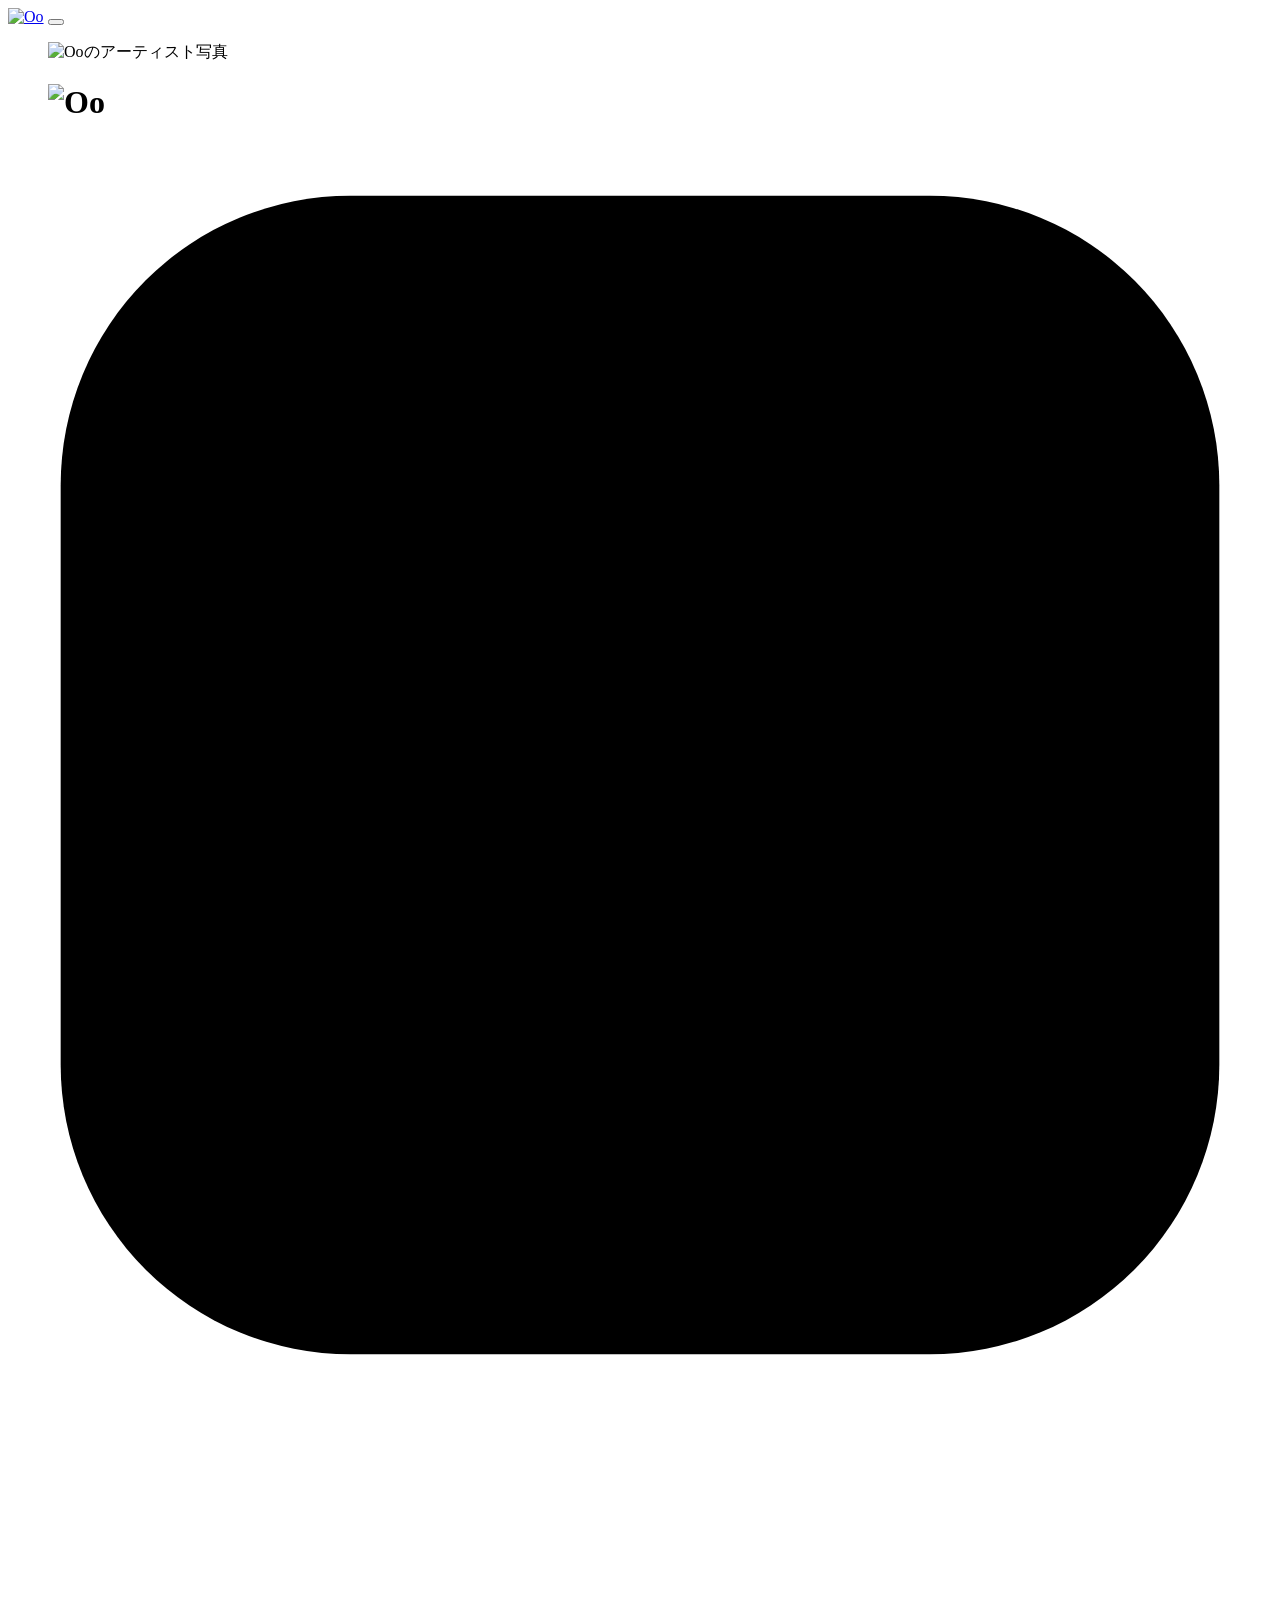
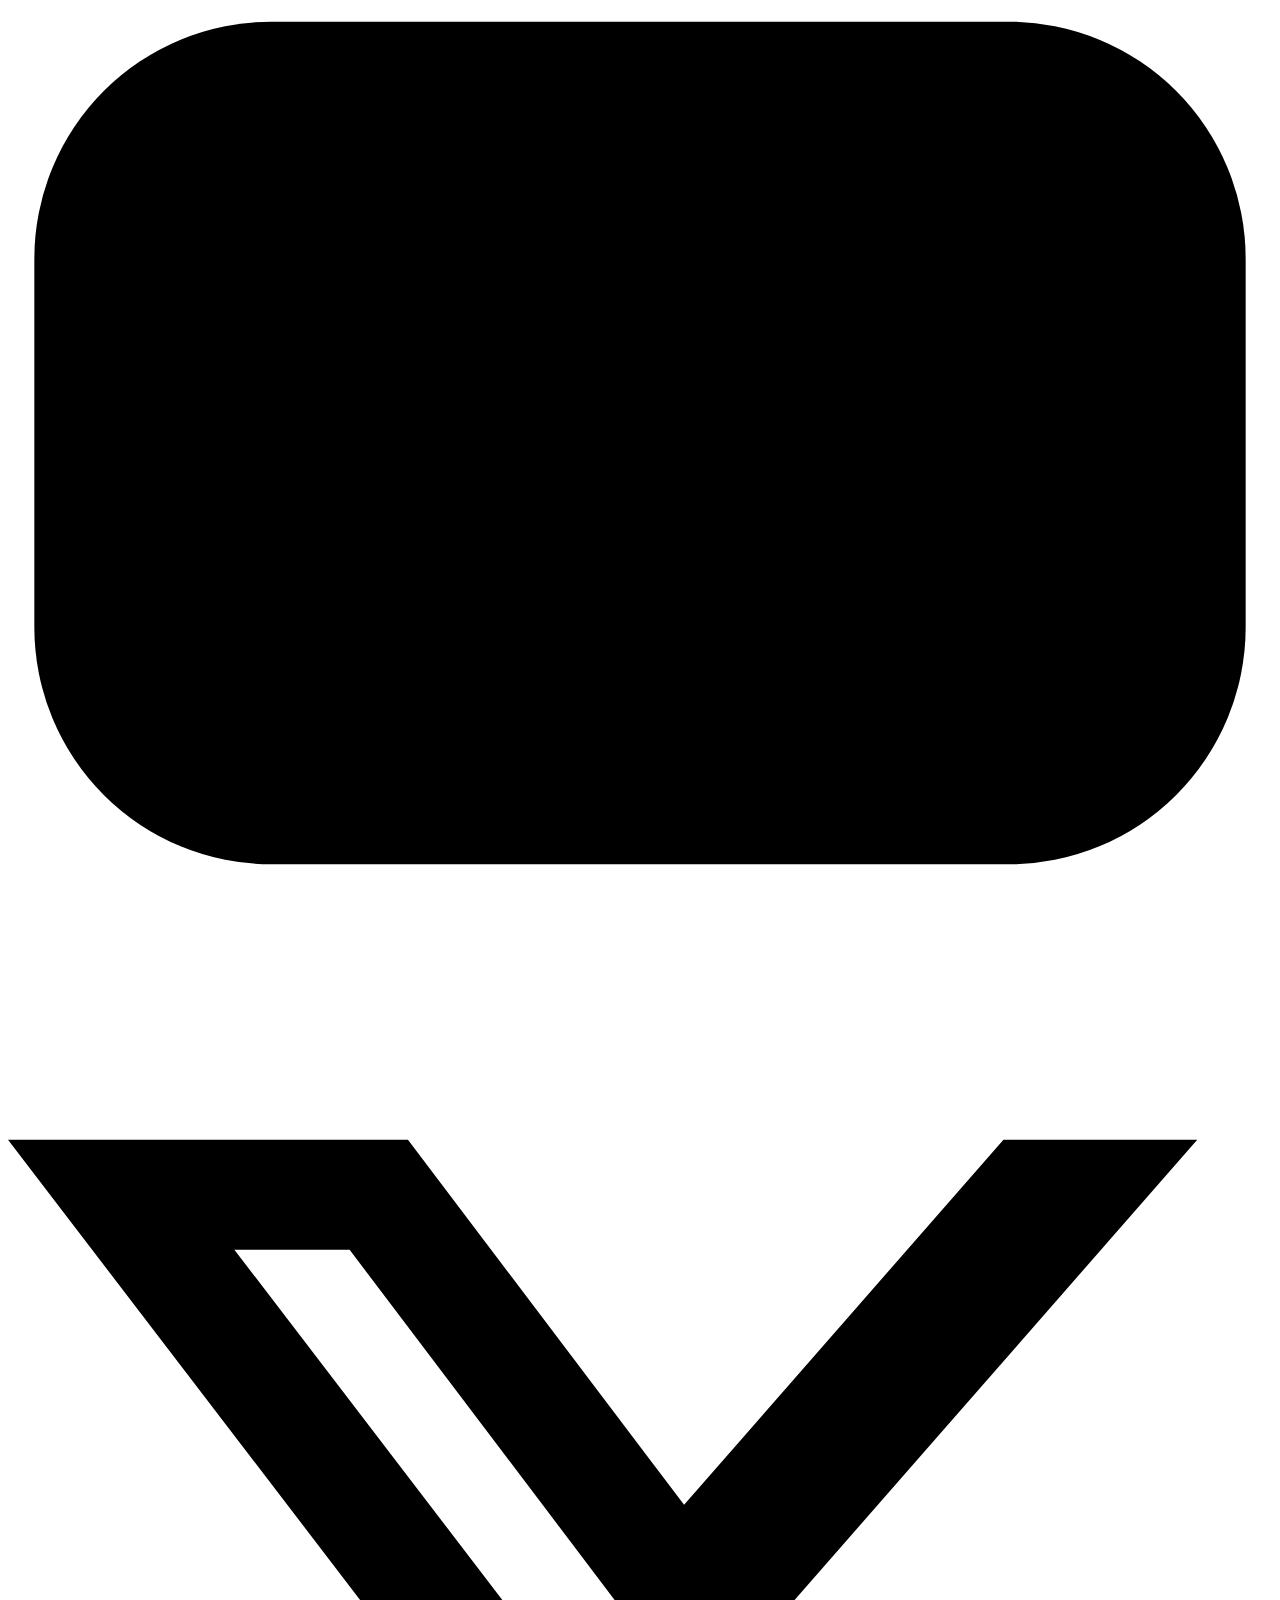
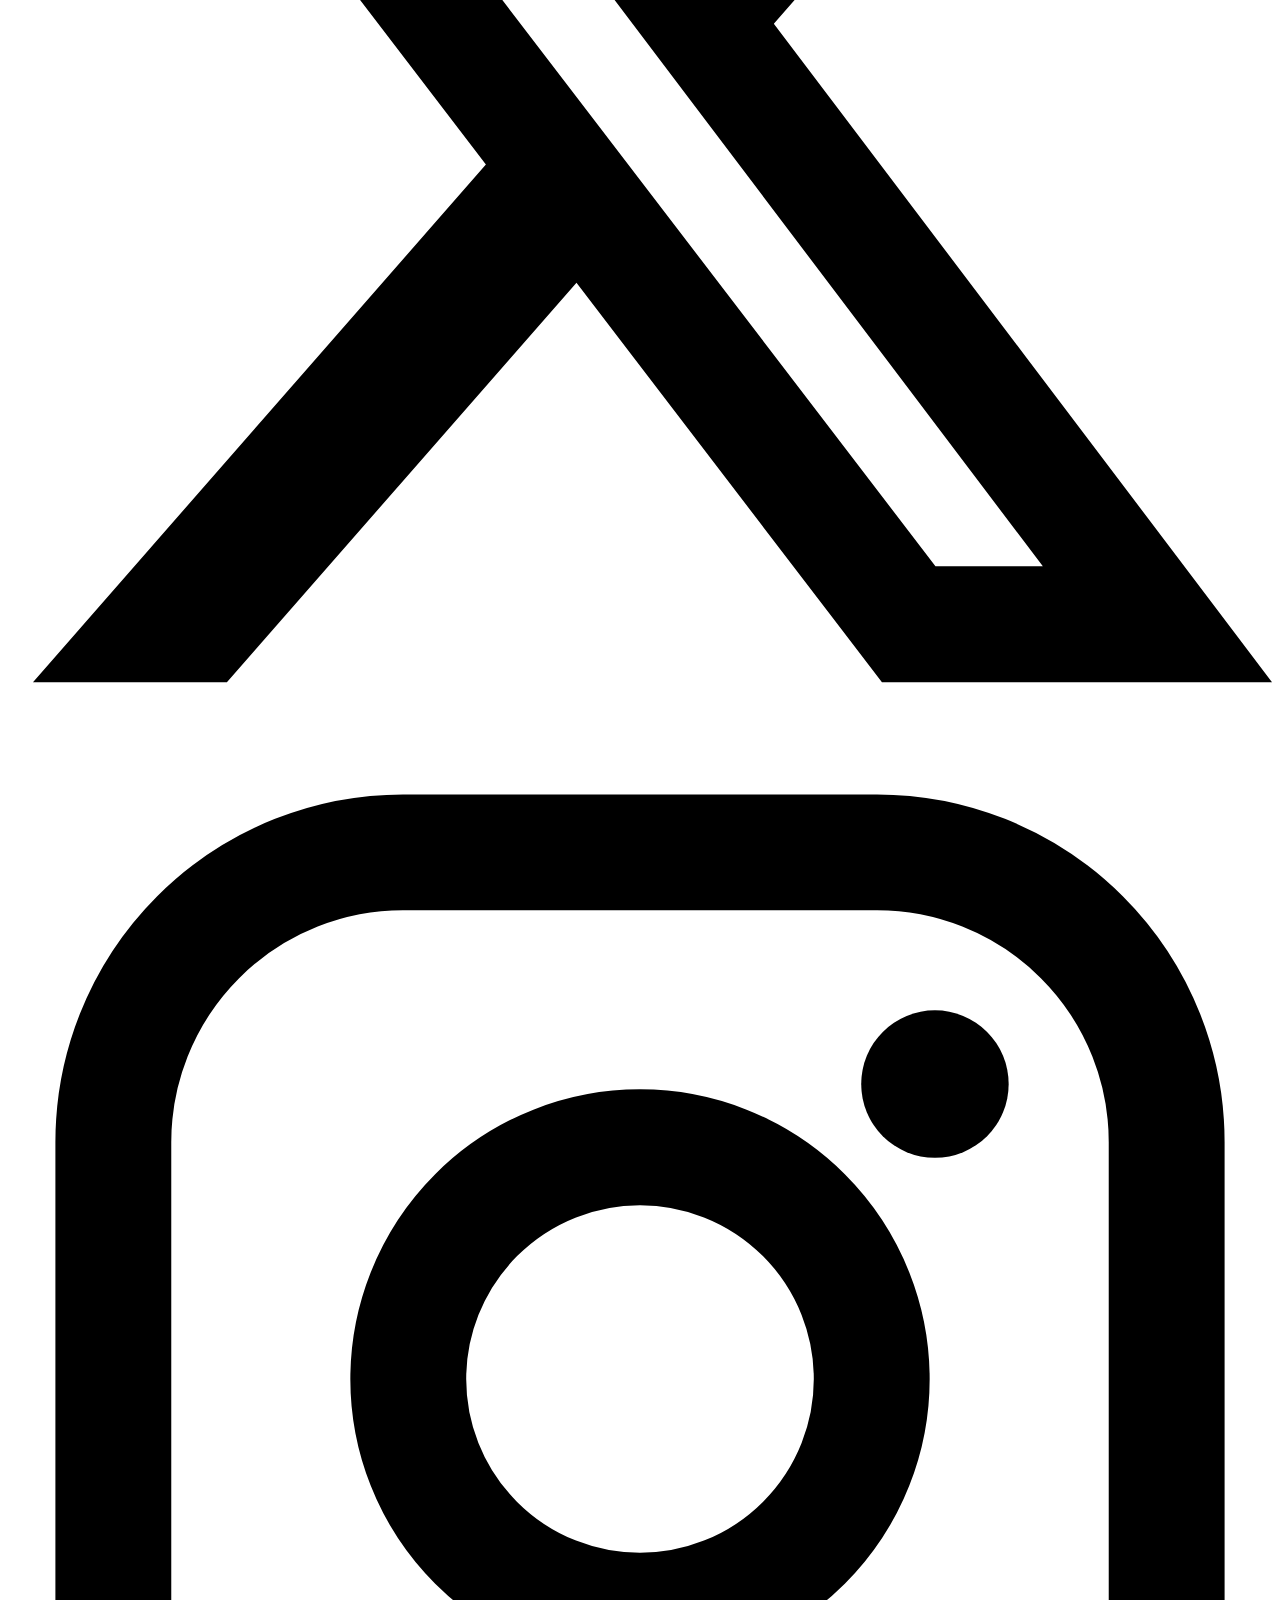
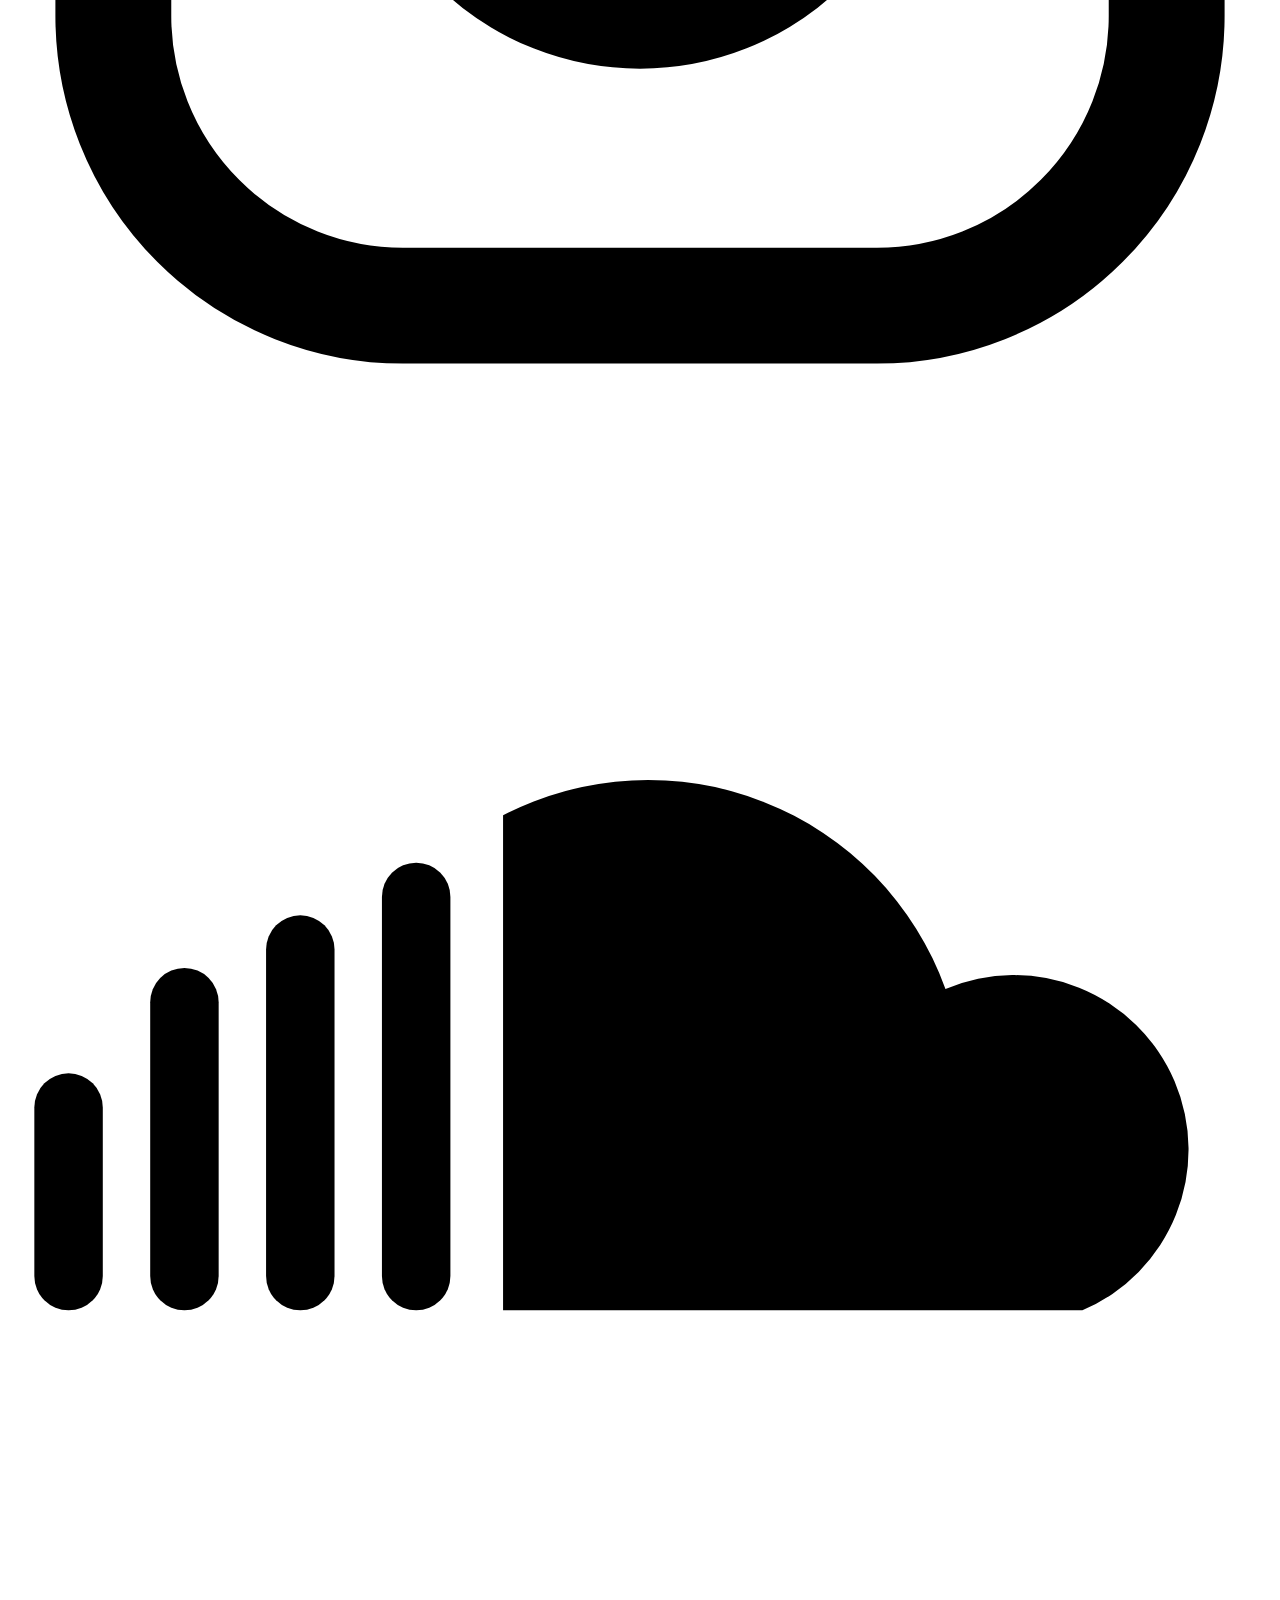
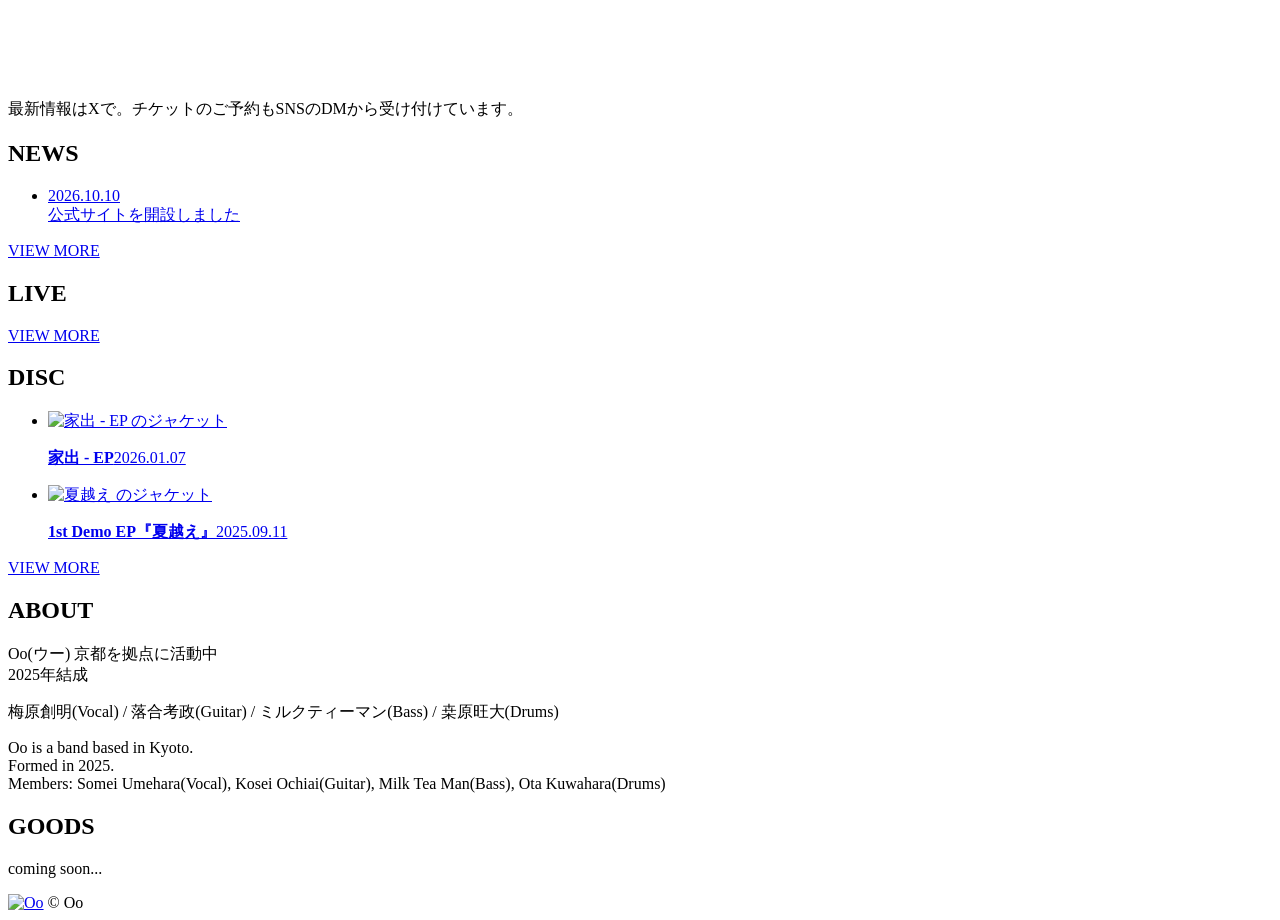
==== index.html @ 5f54ab57 "Add files via upload" ====
<!DOCTYPE html>
<html lang="ja">
<head>
<meta charset="utf-8">
<meta name="viewport" content="width=device-width, initial-scale=1, viewport-fit=cover">
<!-- 仮公開中は検索結果に載せない設定。正式公開（独自ドメイン取得後）にこの行を消す -->
<meta name="robots" content="noindex">
<title>Oo Official Site</title>
<meta name="description" content="Oo（バンド）の公式サイト">
<!-- ページを開いた瞬間から一番上で表示する（前のページのスクロール位置を引き継がない。v20） -->
<script>if ('scrollRestoration' in history) history.scrollRestoration = 'manual';</script>
<link rel="preconnect" href="https://fonts.googleapis.com">
<link rel="preconnect" href="https://fonts.gstatic.com" crossorigin>
<link rel="stylesheet" href="https://fonts.googleapis.com/css2?family=Zen+Kaku+Gothic+New:wght@400;500;700;900&display=swap">
<!-- ファビコン（ブラウザのタブのアイコン）とスマホのホーム画面用アイコン -->
<link rel="icon" href="images/favicon.png">
<link rel="apple-touch-icon" href="images/apple-touch-icon.png">
<!-- デザインは css/style.css にまとめてある（全ページ共通） -->
<link rel="stylesheet" href="css/style.css">
</head>
<body>

<!-- ===== 上部バー：左＝ロゴ（トップへ戻る）／右＝メニュー ===== -->
<header class="topbar">
  <a class="logo" href="#top" aria-label="トップへ戻る"><img src="images/logo.png" alt="Oo" width="414" height="240"></a>
  <button class="menu-btn" id="menuOpen" aria-label="メニューを開く" aria-controls="drawer" aria-expanded="false">
    <span></span><span></span><span></span>
  </button>
</header>

<!-- ===== ハンバーガーメニュー（最初は隠れている） ===== -->
<nav class="drawer" id="drawer" hidden aria-label="メニュー">
  <div class="drawer-head">
    <span class="logo"><img src="images/logo.png" alt="Oo" width="414" height="240"></span>
    <button class="close-btn" id="menuClose">閉じる</button>
  </div>
  <ul>
    <!-- メニューは TOP / NEWS / LIVE INFO / DISC / GOODS の5つ（v22で SNS・ABOUT を外した） -->
    <li><a href="#top">TOP</a></li>
    <li><a href="news.html">NEWS</a></li>
    <li><a href="live.html">LIVE INFO</a></li>
    <li><a href="disc.html">DISC</a></li>
    <li><a href="#goods">GOODS</a></li>
  </ul>
</nav>

<main id="top" class="wrap">

  <!-- ホームにはパンくずリストを置かない（v8で「TOP」を削除。別ページには残している） -->

  <!-- ===== トップの大きな写真 ===== -->
  <figure class="hero">
    <div class="hero-photo">
      <!-- アーティスト写真。差し替える時は images/top.jpg を上書きする -->
      <img src="images/top.jpg" alt="Ooのアーティスト写真" width="1567" height="1045">
    </div>
    <figcaption class="hero-cap">
      <h1 class="hero-title"><img src="images/logo.png" alt="Oo" width="414" height="240"></h1>
    </figcaption>
  </figure>

  <!-- ===== 公式SNS ===== -->
  <!-- 見出し「SNS」は表示しない（v23）。画面を読み上げる機能向けに aria-label で名前だけ付けておく -->
  <section id="sns" aria-label="SNS">
    <div class="sns">
      <!-- Apple Music のロゴ（Ooのアーティストページ） -->
      <a href="https://music.apple.com/jp/artist/oo/1863335258" target="_blank" rel="noopener" aria-label="Apple Music（Oo）">
        <svg viewBox="0 0 24 24" aria-hidden="true">
          <!-- 黒い角丸の四角に、白い音符 -->
          <rect x="1" y="1" width="22" height="22" rx="5.5" fill="#000"/>
          <path style="fill:var(--bg)" d="M16.8 5.2v9.9a2.3 2.3 0 1 1-1.4-2.1V8.6l-5.8 1.3v6.9a2.3 2.3 0 1 1-1.4-2.1V7.1z"/>
        </svg>
      </a>
      <!-- YouTube のロゴ -->
      <a href="https://www.youtube.com/channel/UCYBFsyoKETdhqu4yeluhjTw" target="_blank" rel="noopener" aria-label="YouTube">
        <svg viewBox="0 0 24 24" aria-hidden="true"><rect x="0.5" y="4" width="23" height="16" rx="4.5" fill="#000"/><path style="fill:var(--bg)" d="M9.75 8.4v7.2L15.9 12z"/></svg>
      </a>
      <!-- X のロゴ -->
      <a href="https://x.com/ootheband" target="_blank" rel="noopener" aria-label="X（@ootheband）">
        <svg viewBox="0 0 24 24" aria-hidden="true"><path fill="#000" d="M18.901 1.153h3.68l-8.04 9.19L24 22.846h-7.406l-5.8-7.584-6.638 7.584H.474l8.6-9.83L0 1.154h7.594l5.243 6.932ZM17.61 20.644h2.039L6.486 3.24H4.298Z"/></svg>
      </a>
      <!-- Instagram のロゴ -->
      <a href="https://www.instagram.com/oo_theband/" target="_blank" rel="noopener" aria-label="Instagram（@oo_theband）">
        <svg viewBox="0 0 24 24" aria-hidden="true"><rect x="2" y="2" width="20" height="20" rx="5.5" fill="none" stroke="#000" stroke-width="2.2"/><circle cx="12" cy="12" r="4.4" fill="none" stroke="#000" stroke-width="2.2"/><circle cx="17.6" cy="6.4" r="1.4" fill="#000"/></svg>
      </a>
      <!-- SoundCloud のロゴ（Vo. 梅原創明のアカウント） -->
      <a href="https://soundcloud.com/user-657795039-303610242" target="_blank" rel="noopener" aria-label="SoundCloud（梅原創明）">
        <svg viewBox="0 0 24 24" aria-hidden="true">
          <g fill="#000">
            <rect x="0.5" y="12.5" width="1.3" height="4.5" rx=".65"/>
            <rect x="2.7" y="10.5" width="1.3" height="6.5" rx=".65"/>
            <rect x="4.9" y="9.5" width="1.3" height="7.5" rx=".65"/>
            <rect x="7.1" y="8.5" width="1.3" height="8.5" rx=".65"/>
            <path d="M9.4 7.6a6 6 0 0 1 8.4 3.3A3.1 3.1 0 1 1 20.4 17H9.4z"/>
          </g>
        </svg>
      </a>
    </div>
    <p class="sns-note">最新情報はXで。チケットのご予約もSNSのDMから受け付けています。</p>
  </section>

  <!-- ===== NEWS（最新3件） ===== -->
  <section id="news" aria-labelledby="news-h">
    <div class="sec-head"><h2 id="news-h">NEWS</h2></div>
    <ul class="list">
      <!-- 各行は NEWSページの該当記事へのリンク（news.html の id と合わせる）
           記事が増えたら <li> をコピーして一番上に足し、ここは最新3件までにする -->
      <li><a class="row" href="news.html#news-20261010"><time datetime="2026-10-10">2026.10.10</time><div class="body">公式サイトを開設しました</div></a></li>
    </ul>
    <a class="more" href="news.html">VIEW MORE</a>
  </section>

  <!-- ===== LIVE（直近3件：Googleスプレッドシートから自動で読み込む） ===== -->
  <section id="live" aria-labelledby="live-h">
    <div class="sec-head"><h2 id="live-h">LIVE</h2></div>
    <ul class="list" id="liveList"></ul>
    <a class="more" href="live.html">VIEW MORE</a>
  </section>

  <!-- ===== DISC（最新3件） ===== -->
  <section id="disc" aria-labelledby="disc-h">
    <div class="sec-head"><h2 id="disc-h">DISC</h2></div>
    <ul class="disc">
      <!-- 作品は DISCページの該当作品へのリンク（disc.html の id と合わせる）
           作品が増えたら <li> をコピーして先頭に足す -->
      <li><a href="disc.html#disc-1"><img class="jacket" src="images/ep1.jpg" alt="家出 - EP のジャケット" width="800" height="800"><p><b>家出 - EP</b>2026.01.07</p></a></li>
      <li><a href="disc.html#disc-2"><img class="jacket" src="images/demo1.jpg" alt="夏越え のジャケット" width="800" height="800"><p><b>1st Demo EP<span class="nowrap">『夏越え』</span></b>2025.09.11</p></a></li>
    </ul>
    <a class="more" href="disc.html">VIEW MORE</a>
  </section>

  <!-- ===== ABOUT（v11で PROFILE から名前を変更） =====
       並び：紹介文（日本語）→ メンバー → 英語の紹介文 -->
  <section id="about" aria-labelledby="about-h">
    <div class="sec-head"><h2 id="about-h">ABOUT</h2></div>
    <div class="about">
      <!-- 紹介文（日本語） -->
      <p>Oo(ウー) 京都を拠点に活動中<br>2025年結成</p>
      <!-- メンバー：1つの文章として「 / 」区切りで並べる。
           1人分（名前＋担当）の途中では改行しないよう <span> で囲んでいる -->
      <p class="members"><span>梅原創明(Vocal)</span> / <span>落合考政(Guitar)</span> / <span>ミルクティーマン(Bass)</span> / <span>桒原旺大(Drums)</span></p>
      <!-- 英語の紹介文 -->
      <p lang="en">Oo is a band based in Kyoto.<br>Formed in 2025.<br>
        <span class="members-en">Members: <span>Somei Umehara(Vocal)</span>, <span>Kosei Ochiai(Guitar)</span>, <span>Milk Tea Man(Bass)</span>, <span>Ota Kuwahara(Drums)</span></span></p>
    </div>
  </section>

  <!-- ===== GOODS（準備中） ===== -->
  <section id="goods" aria-labelledby="goods-h">
    <div class="sec-head"><h2 id="goods-h">GOODS</h2></div>
    <p>coming soon...</p>
  </section>

</main>

<footer>
  <div class="wrap">
    <a class="logo" href="#top" aria-label="トップへ戻る"><img src="images/logo.png" alt="Oo" width="414" height="240"></a>
    <span>© Oo</span>
  </div>
</footer>

<!-- 動き（メニュー・LIVE読み込み）は js/main.js にまとめてある（全ページ共通） -->
<script src="js/main.js"></script>
</body>
</html>
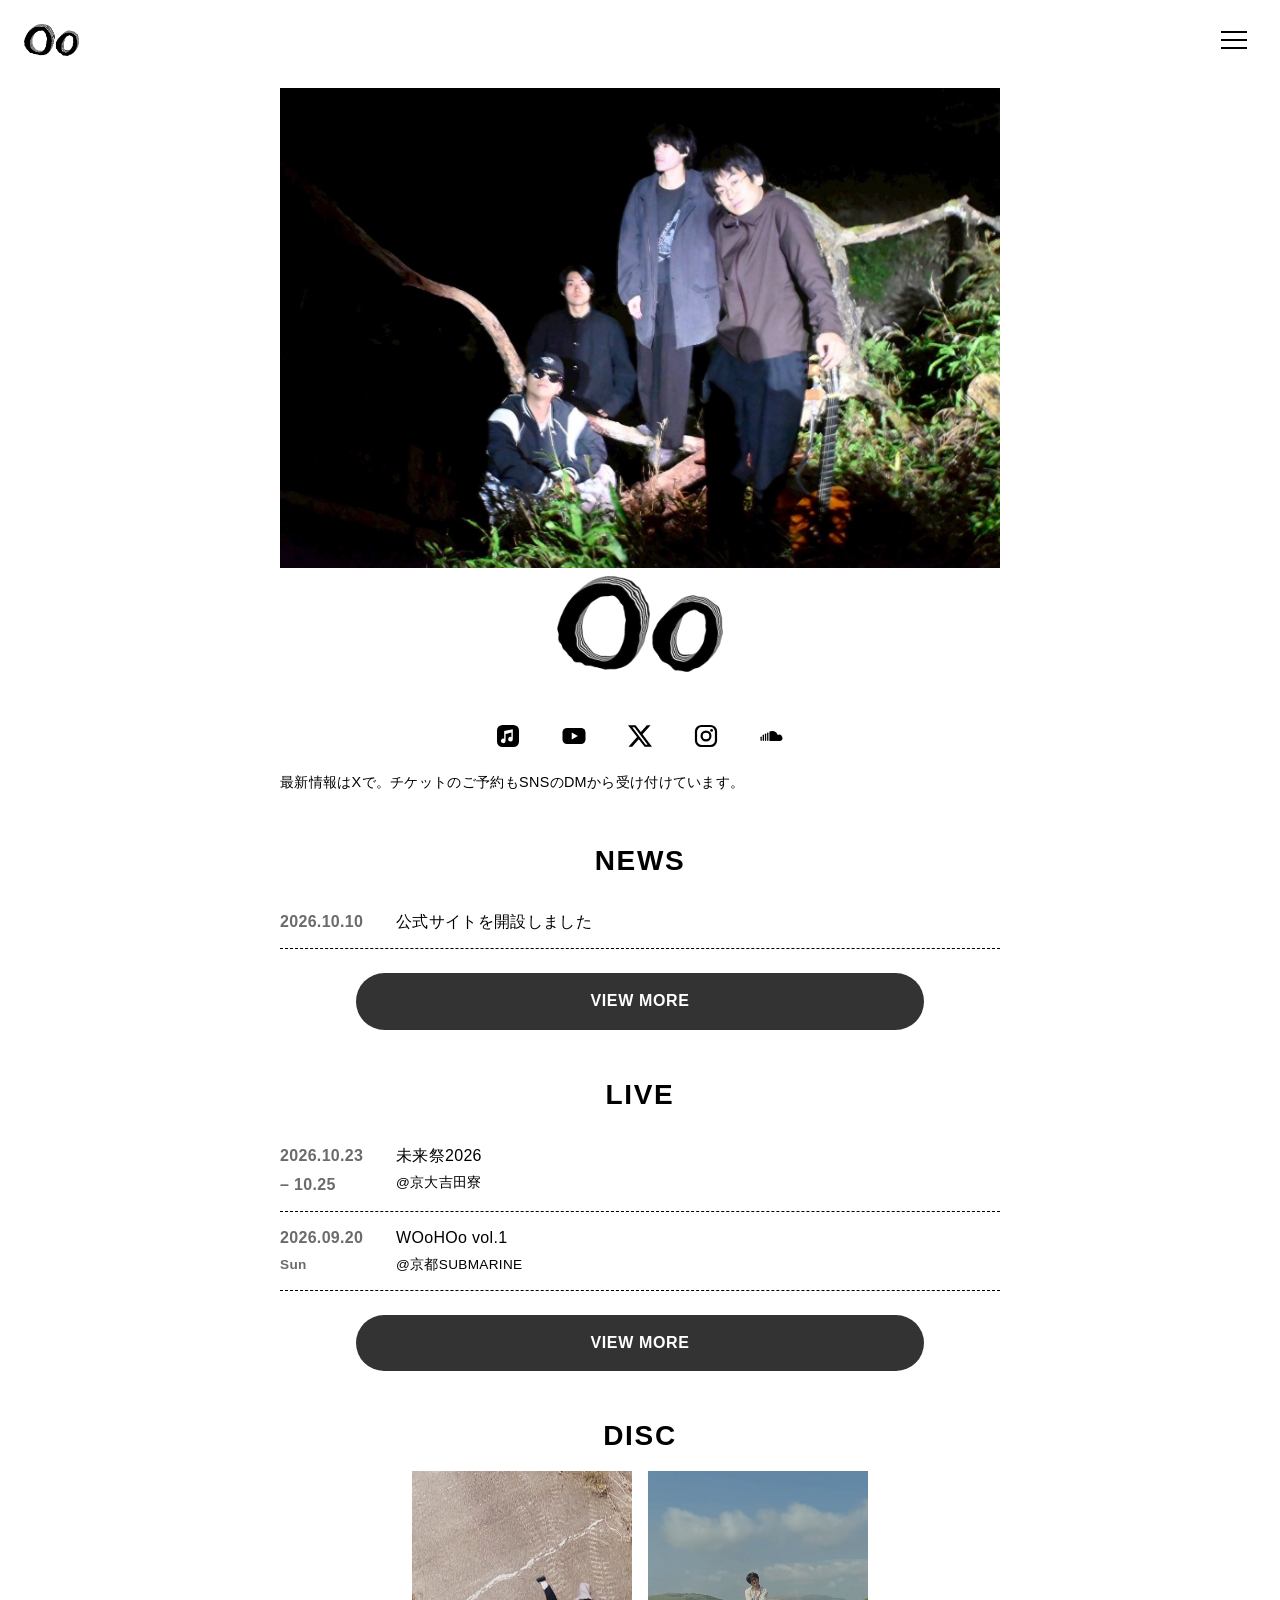
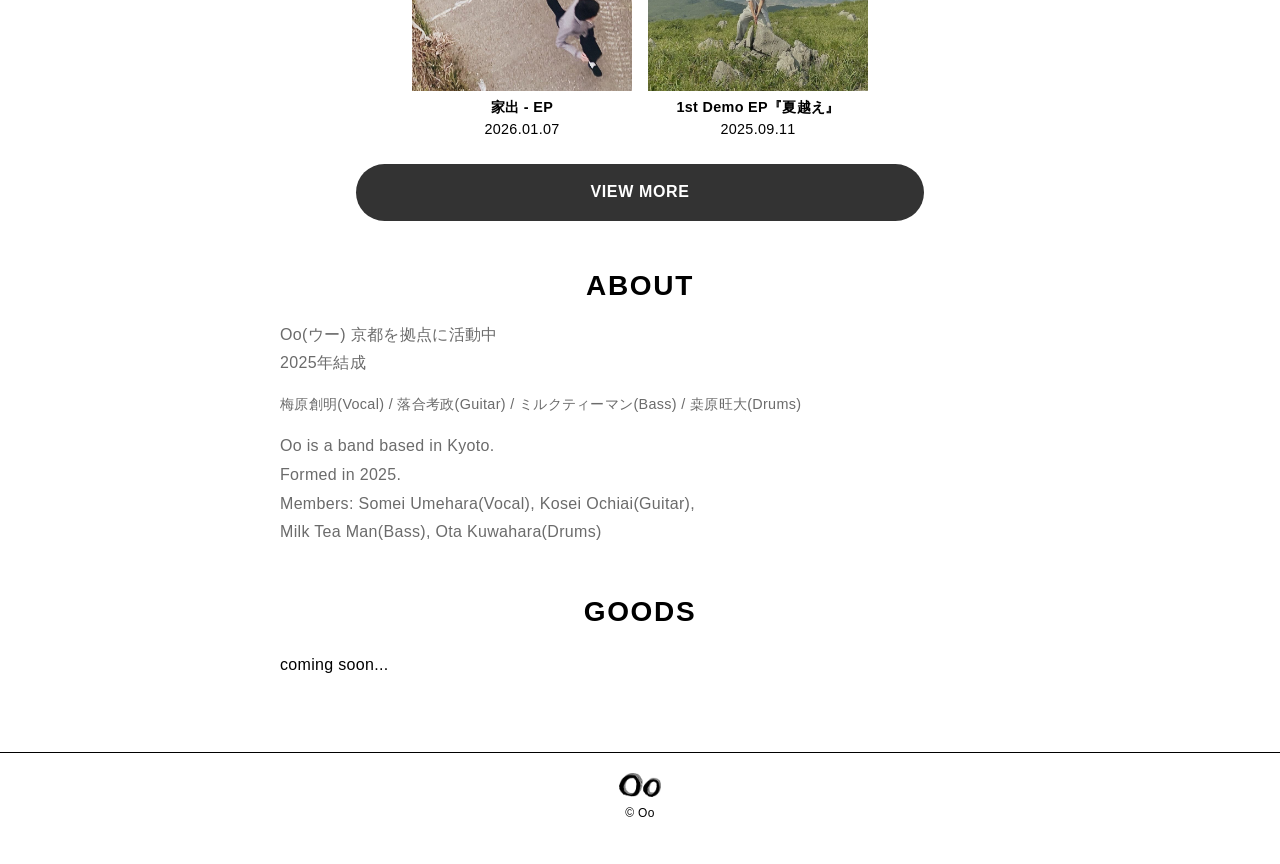
==== commit cb3f9bdc: "Add files via upload" ====
--- a/index.html
+++ b/index.html
@@ -3,8 +3,6 @@
 <head>
 <meta charset="utf-8">
 <meta name="viewport" content="width=device-width, initial-scale=1, viewport-fit=cover">
-<!-- 仮公開中は検索結果に載せない設定。正式公開（独自ドメイン取得後）にこの行を消す -->
-<meta name="robots" content="noindex">
 <title>Oo Official Site</title>
 <meta name="description" content="Oo（バンド）の公式サイト">
 <!-- ページを開いた瞬間から一番上で表示する（前のページのスクロール位置を引き継がない。v20） -->
--- a/css/style.css
+++ b/css/style.css
@@ -0,0 +1,266 @@
+/* =========================================================
+   Oo 公式サイト 共通デザイン (v21)
+   全ページ（index / news / live / disc）がこの1ファイルを読み込む
+   レイアウト方針：スマホ1カラム。大きな写真 → SNS → NEWS → LIVE → DISC → ABOUT の順に縦へ流す
+   ========================================================= */
+
+/* ---- 色と文字の設定（ここを変えるとサイト全体が変わる） ---- */
+:root {
+  --bg: #FFFFFF;        /* 背景：白 */
+  --ink: #000000;       /* 文字：黒で統一 */
+  --muted: #6B6B6B;     /* グレー文字：日付とABOUTの本文に使う（v12） */
+  --line: #000000;      /* 罫線も黒 */
+  --btn: #333333;       /* VIEW MORE ボタンの色（v18） */
+  --on-btn: #FFFFFF;    /* ボタンの上の文字色 */
+  --paper: #B3B5B2;     /* 写真枠などの少し明るい面 */
+  --shade: #8E918F;     /* 写真の仮置き用の影色 */
+  --font: "Zen Kaku Gothic New", "Hiragino Kaku Gothic ProN", "Yu Gothic", "Meiryo", sans-serif;
+  color-scheme: light;
+}
+
+/* ---- ページ全体 ---- */
+html { scroll-behavior: smooth; }   /* 同じページ内のリンク用。ページを移った直後は js/main.js で一瞬で先頭に戻す */
+@media (prefers-reduced-motion: reduce) { html { scroll-behavior: auto; } }
+body {
+  background: var(--bg);
+  color: var(--ink);
+  font-family: var(--font);
+  font-size: 16px;          /* 文字が小さくなりすぎないよう16pxを基準に */
+  line-height: 1.8;
+  letter-spacing: 0.02em;
+}
+a { color: var(--ink); }
+a:focus-visible, button:focus-visible { outline: 2px dashed var(--ink); outline-offset: 3px; }
+
+/* ---- 上部の固定バー（左：ロゴ／右：メニュー） ---- */
+.topbar {
+  position: sticky;
+  top: env(safe-area-inset-top, 0px);
+  z-index: 20;
+  display: flex;
+  justify-content: space-between;
+  align-items: center;
+  padding: 10px 16px;
+  background: var(--bg);
+  /* 下の黒線はなし（v7で削除） */
+}
+.logo { display: block; line-height: 0; text-decoration: none; }
+/* ロゴ画像の高さ（横幅は自動）。v14で文字からロゴ画像に変更 */
+.logo img { height: 32px; width: auto; display: block; }
+.menu-btn {
+  width: 44px; height: 44px;
+  display: grid; place-content: center; gap: 6px;
+  background: none; border: 0; cursor: pointer; padding: 0;
+}
+.menu-btn span { display: block; width: 26px; height: 2px; background: var(--ink); }
+
+/* ---- 「隠す」指定（hidden）を必ず効かせる ----
+   メニューは最初 hidden で隠しておき、ハンバーガーを押した時だけ表示する。
+   下の .drawer { display: flex } が hidden より強く効いてしまい、
+   別ページでメニューが最初から開いて見える不具合があったため、この1行で防ぐ（v10） */
+[hidden] { display: none !important; }
+
+/* ---- ハンバーガーメニューの中身 ---- */
+.drawer {
+  position: fixed; inset: 0; z-index: 30;
+  background: var(--bg);
+  padding: calc(env(safe-area-inset-top, 0px) + 16px) 24px 24px;
+  display: flex; flex-direction: column;
+}
+.drawer-head { display: flex; justify-content: space-between; align-items: center; }
+.close-btn {
+  font: inherit; font-size: 1rem; font-weight: 700;
+  background: none; border: 2px solid var(--ink); padding: 4px 14px; cursor: pointer; color: var(--ink);
+}
+.drawer ul { list-style: none; margin: 32px 0 0; padding: 0; display: grid; gap: 4px; }
+.drawer li a {
+  display: flex; justify-content: space-between; align-items: baseline;
+  text-decoration: none; font-weight: 900; font-size: 1.6rem;
+  padding: 10px 0; border-bottom: 1px dashed var(--line);
+}
+
+/* ---- 中身の横幅と余白 ---- */
+.wrap { max-width: 720px; margin: 0 auto; padding-inline: 16px; }
+
+/* ---- パンくずリスト ---- */
+.crumbs { font-size: 0.85rem; padding-block: 10px; }
+.crumbs ol { list-style: none; margin: 0; padding: 0; display: flex; gap: 8px; }
+
+/* ---- トップの大きな写真 ---- */
+.hero { margin: 16px 0 0; }   /* パンくずを消したので、上部バーとの間に少し余白 */
+.hero-photo {
+  position: relative;
+  aspect-ratio: 3 / 2;           /* アーティスト写真と同じ横長の比率（4人とも切れないように。v14） */
+  max-width: 100%;
+  /* 写真の黒い縁はなし（v23で削除） */
+  background:
+    repeating-linear-gradient(0deg, rgba(0,0,0,.035) 0 2px, transparent 2px 4px),
+    linear-gradient(160deg, var(--paper), var(--shade));
+  display: grid; place-content: center; text-align: center;
+  overflow: hidden;
+}
+/* 写真が用意できたら <img> に差し替える。その時この枠にぴったり収まる */
+.hero-photo img { position: absolute; inset: 0; width: 100%; height: 100%; object-fit: cover; display: block; }
+.hero-photo p { margin: 0; font-size: 0.9rem; }
+.hero-cap {
+  display: flex; justify-content: center; gap: 12px; flex-wrap: wrap;   /* 写真下の「Oo」も中央揃え（v8） */
+  font-size: 0.85rem; padding-top: 8px;
+}
+.hero-title { margin: 0; line-height: 0; }
+.hero-title img { height: 72px; width: auto; display: block; }   /* 写真下のロゴの大きさ */
+
+/* ---- 各セクション共通 ---- */
+section { padding-block: 40px 8px; }
+/* 移動した先の見出しが、上の固定バー（ヘッダー）に隠れないよう、バーの高さぶん下で止める（v21） */
+section, main { scroll-margin-top: 64px; }
+.sec-head {
+  /* 見出し（SNS・NEWSなど）と小さい日本語ラベルを縦に並べて中央揃え（v8） */
+  display: flex; flex-direction: column; align-items: center; text-align: center; gap: 2px;
+  /* 見出しの下の黒線はなし（v7で削除） */
+  padding-bottom: 6px; margin-bottom: 12px;
+}
+.sec-head h2 { margin: 0; font-size: 1.75rem; font-weight: 900; letter-spacing: 0.06em; line-height: 1.2; }
+.sec-head span { font-size: 0.8rem; }
+/* VIEW MORE：中央に置いた、角が丸い（〇）濃いグレーのボタン（v18） */
+.more {
+  display: block; width: min(85%, 520px); margin: 24px auto 0;
+  padding: 14px 24px; border-radius: 999px;
+  background: var(--btn); color: var(--on-btn);
+  font-weight: 700; letter-spacing: 0.04em; text-align: center; text-decoration: none;
+}
+.sample { font-size: 0.75rem; border: 1px solid var(--ink); padding: 0 6px; margin-left: 6px; font-weight: 500; }
+
+/* ---- SNSボタン ---- */
+/* ロゴだけを横に並べて中央揃え。タップしやすいよう押せる範囲は48px四方 */
+.sns { display: flex; justify-content: center; gap: 18px; align-items: center; flex-wrap: wrap; }   /* 5つがスマホでも1行に収まる間隔（v14で28px→18px） */
+.sns a { display: grid; place-content: center; width: 48px; height: 48px; }
+.sns svg { width: 24px; height: 24px; display: block; }   /* アイコンの大きさ（v7で34px→28px、v23で28px→24px） */
+.sns-note { font-size: 0.9rem; margin: 10px 0 0; }
+
+/* ---- NEWS / LIVE の一覧（日付＋本文の2列）。1行まるごとリンクになっている ---- */
+.list { list-style: none; margin: 0; padding: 0; }
+.list li { border-bottom: 1px dashed var(--line); }
+.list .row {
+  display: grid; grid-template-columns: 6.5em 1fr; gap: 12px;
+  padding: 12px 0; text-decoration: none;
+}
+.list time { font-weight: 700; font-variant-numeric: tabular-nums; color: var(--muted); }   /* 日付はグレー（v12） */
+.list .body { min-width: 0; }
+.list .meta { display: block; font-size: 0.85rem; }
+/* ホームのLIVE欄で、2日以上の公演の終了日（– 10.25）は開始日と同じ大きさにする（v23） */
+.list .date-end { font-size: inherit; }
+
+/* ---- DISC（ジャケット＋タイトル）。1枚ごとにリンクになっている ---- */
+/* 作品を中央に並べる。1枚の幅は最大220px（v15で3列→中央配置） */
+.disc { list-style: none; margin: 0; padding: 0; display: flex; flex-wrap: wrap; justify-content: center; gap: 16px; }
+.disc li { width: min(220px, calc(50% - 8px)); text-align: center; }   /* スマホでも2枚が横に並ぶ幅（v16） */
+.disc a { display: block; text-decoration: none; }
+.disc .jacket {
+  aspect-ratio: 1; max-width: 100%;
+  /* ジャケットの黒い縁はなし（v23で削除） */
+  background: repeating-linear-gradient(45deg, var(--paper) 0 6px, var(--bg) 6px 12px);
+  display: grid; place-content: center; font-weight: 900; font-size: 1.4rem;
+}
+/* ジャケット画像（仮置きの四角と同じ大きさに収める） */
+img.jacket { width: 100%; height: auto; object-fit: cover; display: block; background: none; }
+.disc p { margin: 6px 0 0; font-size: 0.9rem; line-height: 1.5; }
+.disc b { display: block; }
+
+/* =========================================================
+   ホバー（マウスを乗せた時）の共通ルール
+   SNSロゴ・NEWS/LIVEの各行・DISCの各作品・VIEW MORE すべて同じ動き
+   → 少し薄くなって、ほんの少し（2px）浮く
+   ========================================================= */
+.sns svg, .list .row, .disc a, .more { transition: opacity .2s, transform .2s; }
+.sns a:hover svg, .list .row:hover, .disc a:hover, .more:hover {
+  opacity: .55; transform: translateY(-2px);
+}
+/* 動きを減らす設定の人には浮かせない（薄くなるだけ） */
+@media (prefers-reduced-motion: reduce) {
+  .sns svg, .list .row, .disc a, .more { transition: none; }
+  .sns a:hover svg, .list .row:hover, .disc a:hover, .more:hover { transform: none; }
+}
+
+/* ---- ABOUT（v11で PROFILE から変更） ---- */
+.about { display: grid; gap: 14px; max-width: 34em; color: var(--muted); }   /* ABOUTの本文はグレー（v12） */
+.about p { margin: 0; }
+/* メンバーは通常の太さ・小さめの文字の1行の文章。1人分の途中では改行しない（v13） */
+.members { font-size: 0.9rem; font-weight: 400; }
+.members span, .members-en span { white-space: nowrap; }   /* 英語のメンバー行も同じ */
+
+/* ---- フッター ---- */
+/* 上の線は黒の実線。画面の左右いっぱいに引く（v23）
+   ページ全体にはブラウザが最初から付ける 8px の外側の余白があるので、
+   フッターだけ左右に 8px はみ出させて、線を画面の端まで届かせる */
+footer { margin: 48px -8px 0; border-top: 1px solid var(--line); padding-block: 20px 32px; font-size: 0.75rem; }
+/* フッターはロゴと © を縦に並べて中央揃え */
+footer .wrap { display: flex; flex-direction: column; align-items: center; text-align: center; gap: 6px; }
+footer .logo img { height: 24px; }
+
+/* ---- 画面が広い時（PC）の調整 ---- */
+@media (min-width: 720px) {
+  .hero-title img { height: 96px; }
+}
+
+/* =========================================================
+   ここから下は NEWS / LIVE / DISC の個別ページ用
+   ========================================================= */
+
+/* ページの大見出し（NEWS など） */
+.page-title {
+  font-size: 2.6rem; font-weight: 900; letter-spacing: 0.06em; line-height: 1.1;
+  margin: 8px 0 4px;
+  text-align: center;   /* 中央揃え（v8） */
+}
+.page-lead { margin: 0 0 8px; font-size: 0.9rem; text-align: center; }
+
+/* 1件ずつの記事ブロック。id が付いていて、ホームの各行からここへ直接飛べる */
+.entry {
+  padding-block: 28px;
+  border-bottom: 1px dashed var(--line);   /* ホームの一覧と同じ 1px の破線（v23） */
+  /* ホームから記事へ飛んだ時、記事の上の線が上の固定バー（高さ64px）のすぐ下に来る位置で止める（v23）
+     2件目以降の上の線は「1つ前の記事の下線（1px）」なので、そのぶん 64 + 1 = 65px */
+  scroll-margin-top: 65px;
+}
+/* 一番上の記事の上にも、記事どうしの間と同じ破線を引く（v23）
+   NEWS / LIVE / DISC の各ページ共通。ホームには .entry が無いので影響しない
+   この線は記事自身の上線なので、止まる位置は固定バーの高さちょうど（64px） */
+article.entry:first-of-type { border-top: 1px dashed var(--line); scroll-margin-top: 64px;
+  /* 大見出しと一番上の線の間を、ほかの線の上と同じ 28px にする
+     （大見出しの下にもともと 4px あるので、ここで 24px 足す。v23） */
+  margin-top: 24px; }
+.entry-date { font-weight: 700; font-variant-numeric: tabular-nums; font-size: 0.95rem; color: var(--muted); }   /* 日付はグレー（v12） */
+.entry h2 { font-size: 1.35rem; font-weight: 900; line-height: 1.4; margin: 4px 0 12px; text-wrap: balance; }
+.entry p { margin: 0 0 12px; max-width: 34em; }
+
+/* LIVEの詳細（項目名：内容 の表） */
+.detail { display: grid; grid-template-columns: 5.5em 1fr; gap: 6px 12px; margin: 0; }
+.detail dt { font-weight: 700; font-size: 0.9rem; }
+.detail dd { margin: 0; min-width: 0; }
+.ticket-note { margin: 14px 0 0; font-size: 0.9rem; }
+.live-detail { margin: 14px 0 0; }
+
+/* DISCの詳細（ジャケット＋情報を横並び、スマホでは縦並び） */
+.disc-entry { display: grid; grid-template-columns: 1fr; gap: 16px; }
+.disc-entry .jacket {
+  aspect-ratio: 1; max-width: 280px; width: 100%;
+  /* ジャケットの黒い縁はなし（v23で削除） */
+  background: repeating-linear-gradient(45deg, var(--paper) 0 6px, var(--bg) 6px 12px);
+  display: grid; place-content: center; font-weight: 900; font-size: 2rem;
+}
+.disc-entry .info { min-width: 0; }
+.tracks { margin: 0 0 12px; padding-left: 1.6em; }
+.tracks li { font-variant-numeric: tabular-nums; }
+@media (min-width: 640px) {
+  .disc-entry { grid-template-columns: 240px 1fr; }
+}
+
+/* 「Apple Musicで聴く」ボタン（DISCページ） */
+.listen { display: inline-block; font-weight: 700; text-decoration: none;
+          border: 2px solid var(--ink); padding: 6px 18px; transition: opacity .2s, transform .2s; }
+.listen::after { content: " ↗"; }
+.listen:hover { opacity: .55; transform: translateY(-2px); }
+@media (prefers-reduced-motion: reduce) { .listen { transition: none; } .listen:hover { transform: none; } }
+
+/* 作品名などを途中で改行させない時に使う（例：『夏越え』） */
+.nowrap { white-space: nowrap; }
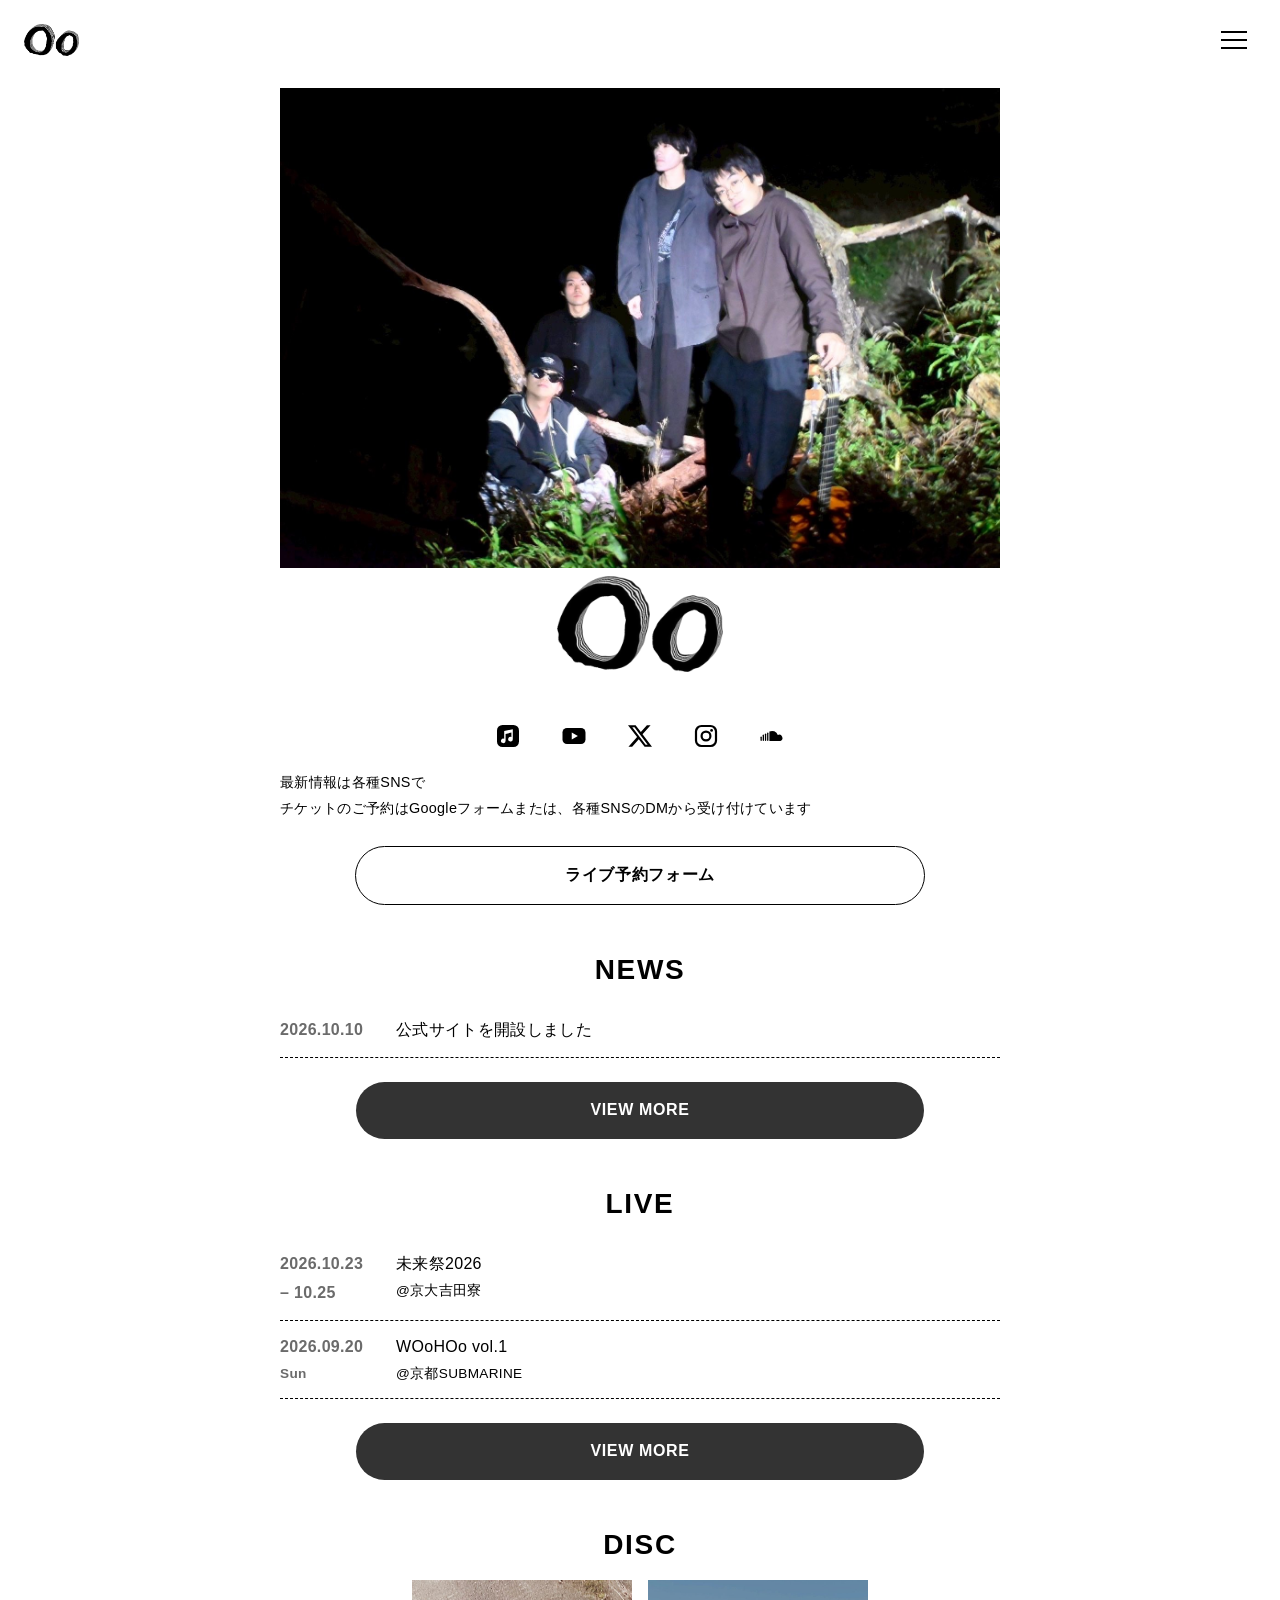
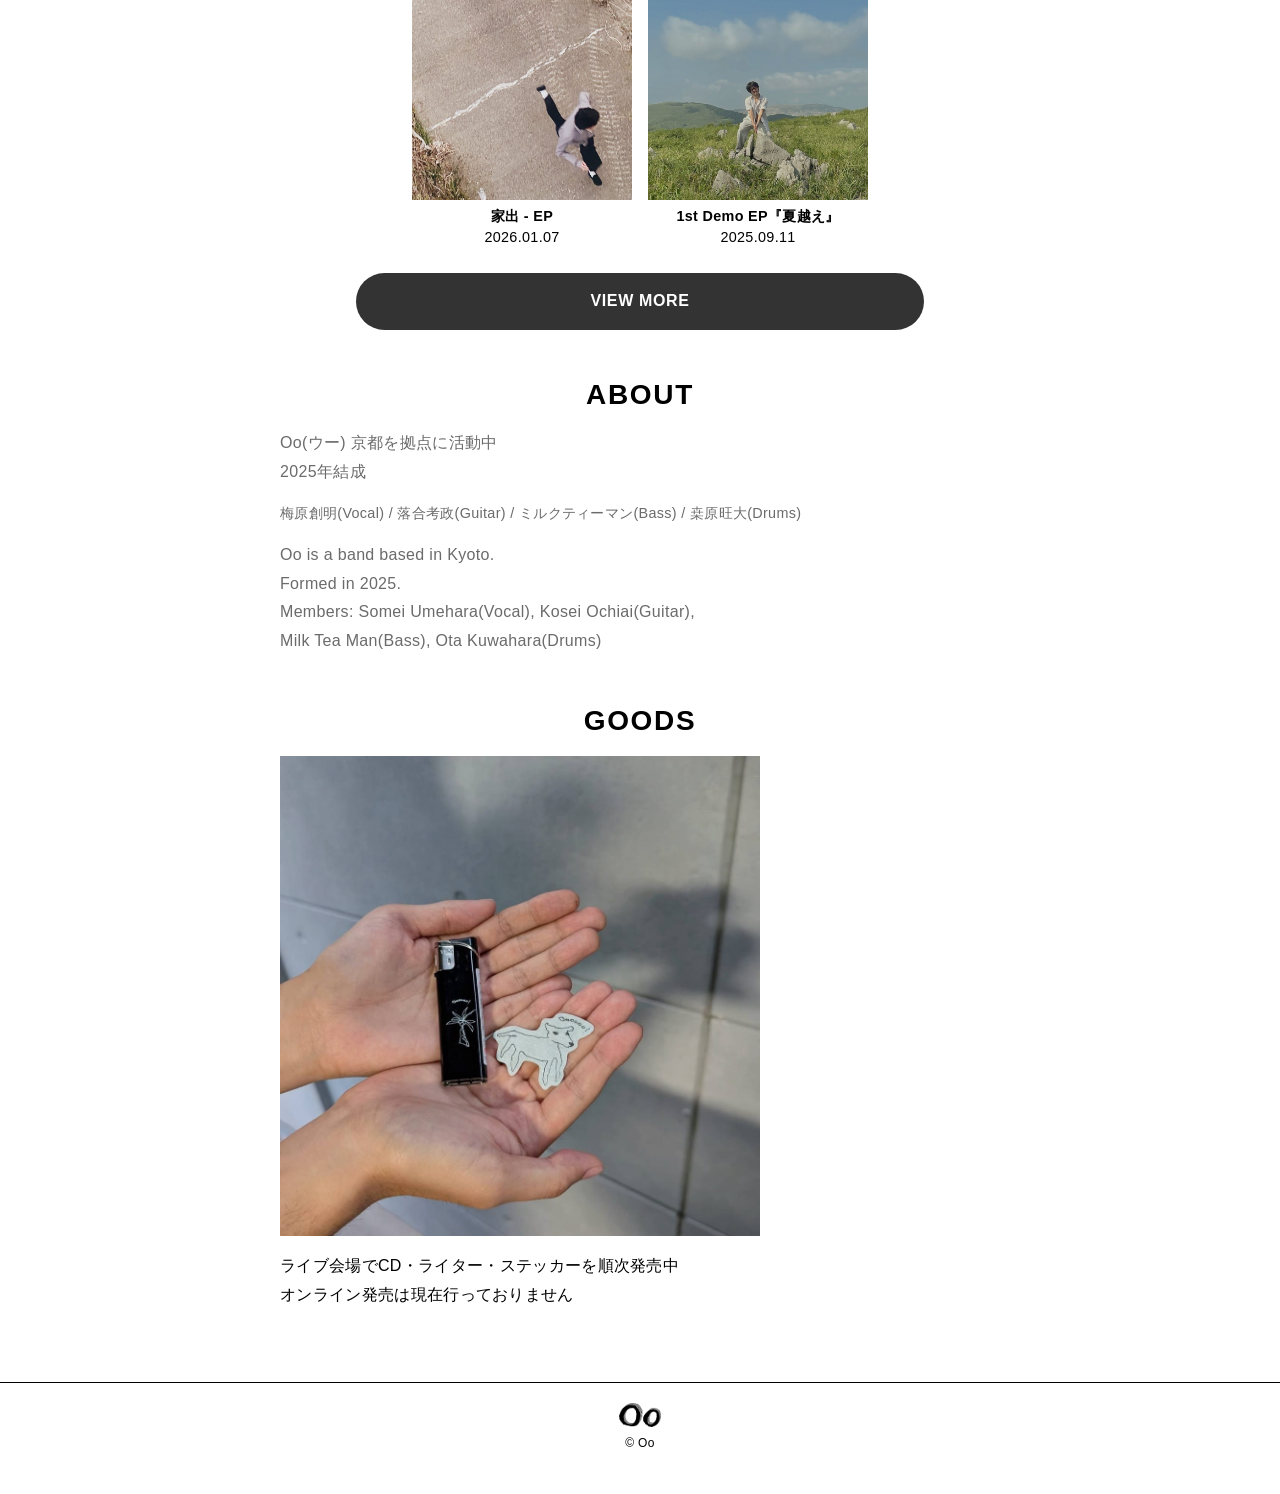
==== commit ec93b2c5: "Add files via upload" ====
--- a/index.html
+++ b/index.html
@@ -19,24 +19,28 @@
 <body>
 
 <!-- ===== 上部バー：左＝ロゴ（トップへ戻る）／右＝メニュー ===== -->
-<header class="topbar">
-  <a class="logo" href="#top" aria-label="トップへ戻る"><img src="images/logo.png" alt="Oo" width="414" height="240"></a>
+<!-- ===== メニューボタン（3本線。メニューを開くと折りたたまれて ✕ に変わる。v32） =====
+     メニューより手前に表示するため、ヘッダーの外に置いている（見た目の位置はヘッダーの右端のまま） -->
+<div class="menu-btn-wrap">
   <button class="menu-btn" id="menuOpen" aria-label="メニューを開く" aria-controls="drawer" aria-expanded="false">
     <span></span><span></span><span></span>
   </button>
+</div>
+
+<header class="topbar">
+  <a class="logo" href="#top" aria-label="トップへ戻る"><img src="images/logo.png" alt="Oo" width="414" height="240"></a>
 </header>
 
 <!-- ===== ハンバーガーメニュー（最初は隠れている） ===== -->
 <nav class="drawer" id="drawer" hidden aria-label="メニュー">
   <div class="drawer-head">
     <span class="logo"><img src="images/logo.png" alt="Oo" width="414" height="240"></span>
-    <button class="close-btn" id="menuClose">閉じる</button>
   </div>
   <ul>
-    <!-- メニューは TOP / NEWS / LIVE INFO / DISC / GOODS の5つ（v22で SNS・ABOUT を外した） -->
+    <!-- メニューは TOP / NEWS / LIVE / DISC / GOODS の5つ（v22で SNS・ABOUT を外した） -->
     <li><a href="#top">TOP</a></li>
     <li><a href="news.html">NEWS</a></li>
-    <li><a href="live.html">LIVE INFO</a></li>
+    <li><a href="live.html">LIVE</a></li>
     <li><a href="disc.html">DISC</a></li>
     <li><a href="#goods">GOODS</a></li>
   </ul>
@@ -94,7 +98,10 @@
         </svg>
       </a>
     </div>
-    <p class="sns-note">最新情報はXで。チケットのご予約もSNSのDMから受け付けています。</p>
+    <p class="sns-note">最新情報は各種SNSで<br>チケットのご予約はGoogleフォームまたは、各種SNSのDMから受け付けています</p>
+    <!-- ライブ予約フォーム（Googleフォーム）へのボタン。白背景に黒文字で VIEW MORE と見分ける（v27）
+         新しいタブで開く -->
+    <a class="more more-form" href="https://docs.google.com/forms/d/e/1FAIpQLSeaghyhfgD0ai3GXFe9fibCFdYipPJQn9nDnmaSsC_h_L1ghw/viewform" target="_blank" rel="noopener">ライブ予約フォーム</a>
   </section>
 
   <!-- ===== NEWS（最新3件） ===== -->
@@ -146,7 +153,10 @@
   <!-- ===== GOODS（準備中） ===== -->
   <section id="goods" aria-labelledby="goods-h">
     <div class="sec-head"><h2 id="goods-h">GOODS</h2></div>
-    <p>coming soon...</p>
+    <!-- グッズの写真（ライターとステッカー）。差し替える時は images/goods.jpg を上書きする（v28）
+         置き場所は見出しのすぐ下（v29） -->
+    <img class="goods-photo" src="images/goods.jpg" alt="Ooのライターとステッカー" width="999" height="1000" loading="lazy">
+    <p>ライブ会場でCD・ライター・ステッカーを順次発売中<br>オンライン発売は現在行っておりません</p>
   </section>
 
 </main>
--- a/css/style.css
+++ b/css/style.css
@@ -41,6 +41,7 @@
   justify-content: space-between;
   align-items: center;
   padding: 10px 16px;
+  min-height: 44px;   /* メニューボタンを外に出しても、高さを今まで通り 64px（44 ＋ 上下10px）に保つ（v32） */
   background: var(--bg);
   /* 下の黒線はなし（v7で削除） */
 }
@@ -54,6 +55,26 @@
 }
 .menu-btn span { display: block; width: 26px; height: 2px; background: var(--ink); }
 
+/* ---- メニューボタンの置き場所（v32） ----
+   メニュー（重なり順 30）より手前に出すため、ヘッダーの外に置き、重なり順を 31 にしている。
+   高さ 0 の入れ物を、ヘッダーと同じ「上に貼り付く」動きにして、
+   ボタンの見た目の位置はヘッダーの右端（今までと同じ場所）に合わせている */
+.menu-btn-wrap {
+  position: sticky; top: env(safe-area-inset-top, 0px); z-index: 31;
+  height: 0;   /* 高さ 0 なので、ページの並びには影響しない */
+}
+.menu-btn-wrap .menu-btn { position: absolute; top: 10px; right: 16px; }   /* ヘッダーの上下の余白 10px・右の余白 16px と同じ */
+
+/* ---- 3本線 → ✕ の変形（v32） ----
+   メニューが開いている時（aria-expanded="true"）は、
+   上の線を下へずらして右に45度、下の線を上へずらして左に45度回し、真ん中の線は消す。
+   線どうしの間は 6px ＋ 線の太さ 2px なので、8px ずらすと3本が真ん中で重なる */
+.menu-btn span { transition: transform .3s ease, opacity .2s ease; }
+.menu-btn[aria-expanded="true"] span:nth-child(1) { transform: translateY(8px) rotate(45deg); }
+.menu-btn[aria-expanded="true"] span:nth-child(2) { opacity: 0; }
+.menu-btn[aria-expanded="true"] span:nth-child(3) { transform: translateY(-8px) rotate(-45deg); }
+@media (prefers-reduced-motion: reduce) { .menu-btn span { transition: none; } }
+
 /* ---- 「隠す」指定（hidden）を必ず効かせる ----
    メニューは最初 hidden で隠しておき、ハンバーガーを押した時だけ表示する。
    下の .drawer { display: flex } が hidden より強く効いてしまい、
@@ -61,17 +82,43 @@
 [hidden] { display: none !important; }
 
 /* ---- ハンバーガーメニューの中身 ---- */
+/* 右端から横にすべり出てくるメニュー（v27。v26の小窓から変更）
+   ・高さは中身（GOODS まで）の分だけ。その下は後ろの暗い幕（グレー）が見える（v29）
+   ・後ろのページは薄暗くして見えたままにする（暗い幕は下の .menu-backdrop）
+   ・開く時・閉じる時の動きは、下の @keyframes（動きの設定）で付けている */
 .drawer {
-  position: fixed; inset: 0; z-index: 30;
+  position: fixed; z-index: 30;
+  top: 0; right: 0;
+  width: min(320px, 85%);
+  max-height: 100dvh;       /* 画面の高さより長くはしない */
+  box-sizing: border-box;   /* 幅に内側の余白も含める（含めないと画面からはみ出す） */
+  overflow-y: auto;         /* 縦に入りきらない時は、メニューの中だけスクロールできる */
   background: var(--bg);
-  padding: calc(env(safe-area-inset-top, 0px) + 16px) 24px 24px;
+  box-shadow: -4px 4px 24px rgba(0, 0, 0, .25);   /* 左と下に影（v29で下にも付けた） */
+  border-radius: 16px 0 0 16px;   /* 左上・左下の角を丸くする（v30） */
+  padding: calc(env(safe-area-inset-top, 0px) + 16px) 20px 20px;
   display: flex; flex-direction: column;
-}
-.drawer-head { display: flex; justify-content: space-between; align-items: center; }
-.close-btn {
-  font: inherit; font-size: 1rem; font-weight: 700;
-  background: none; border: 2px solid var(--ink); padding: 4px 14px; cursor: pointer; color: var(--ink);
-}
+  animation: drawer-in .3s ease-out;
+}
+/* 閉じる時は js/main.js が is-closing を付け、動きが終わってから隠す */
+.drawer.is-closing { animation: drawer-out .25s ease-in forwards; }
+@keyframes drawer-in  { from { transform: translateX(100%); } to { transform: translateX(0); } }
+@keyframes drawer-out { from { transform: translateX(0); } to { transform: translateX(100%); } }
+
+/* メニューの後ろに敷く、半透明の黒い幕（js/main.js が自動で作る）。押すとメニューが閉じる（v26）
+   メニューと一緒に、ふわっと濃くなる・薄くなる（v27） */
+.menu-backdrop { position: fixed; inset: 0; z-index: 29; background: rgba(0, 0, 0, .45); animation: fade-in .3s ease-out; }
+.menu-backdrop.is-closing { animation: fade-out .25s ease-in forwards; }
+@keyframes fade-in  { from { opacity: 0; } to { opacity: 1; } }
+@keyframes fade-out { from { opacity: 1; } to { opacity: 0; } }
+
+/* 動きを減らす設定の人には、すべらせずにすぐ表示する */
+@media (prefers-reduced-motion: reduce) {
+  .drawer, .drawer.is-closing, .menu-backdrop, .menu-backdrop.is-closing { animation: none; }
+}
+
+.drawer-head { display: flex; justify-content: space-between; align-items: center; min-height: 44px; }   /* ✕ボタンを外しても高さが変わらないように（v32） */
+/* 閉じるボタンは v32 で外した（メニューボタンが ✕ に変形して代わりをする） */
 .drawer ul { list-style: none; margin: 32px 0 0; padding: 0; display: grid; gap: 4px; }
 .drawer li a {
   display: flex; justify-content: space-between; align-items: baseline;
@@ -128,6 +175,9 @@
   background: var(--btn); color: var(--on-btn);
   font-weight: 700; letter-spacing: 0.04em; text-align: center; text-decoration: none;
 }
+/* ライブ予約フォームのボタン：VIEW MORE と見分けやすいよう、白背景に黒文字・黒い枠（v27）
+   形・幅は VIEW MORE と同じ */
+.more.more-form { background: var(--bg); color: var(--ink); border: 1px solid var(--ink); }
 .sample { font-size: 0.75rem; border: 1px solid var(--ink); padding: 0 6px; margin-left: 6px; font-weight: 500; }
 
 /* ---- SNSボタン ---- */
@@ -239,6 +289,13 @@
 .detail dd { margin: 0; min-width: 0; }
 .ticket-note { margin: 14px 0 0; font-size: 0.9rem; }
 .live-detail { margin: 14px 0 0; }
+/* LIVEのフライヤー画像（v28）。スマホでは横幅いっぱい、広い画面でも 480px まで
+   押すと元の大きさの画像が新しいタブで開く（細かい文字を拡大して読めるように） */
+.live-images { display: grid; gap: 12px; margin: 0 0 16px; }   /* タイトルのすぐ下に置き、下の表との間を空ける（v29） */
+.live-images img { display: block; width: 100%; max-width: 480px; height: auto; }
+
+/* ホームのGOODS欄の写真（v28） */
+.goods-photo { display: block; width: 100%; max-width: 480px; height: auto; margin: 0 0 16px; }   /* 見出しのすぐ下、説明文との間を空ける（v29） */
 
 /* DISCの詳細（ジャケット＋情報を横並び、スマホでは縦並び） */
 .disc-entry { display: grid; grid-template-columns: 1fr; gap: 16px; }
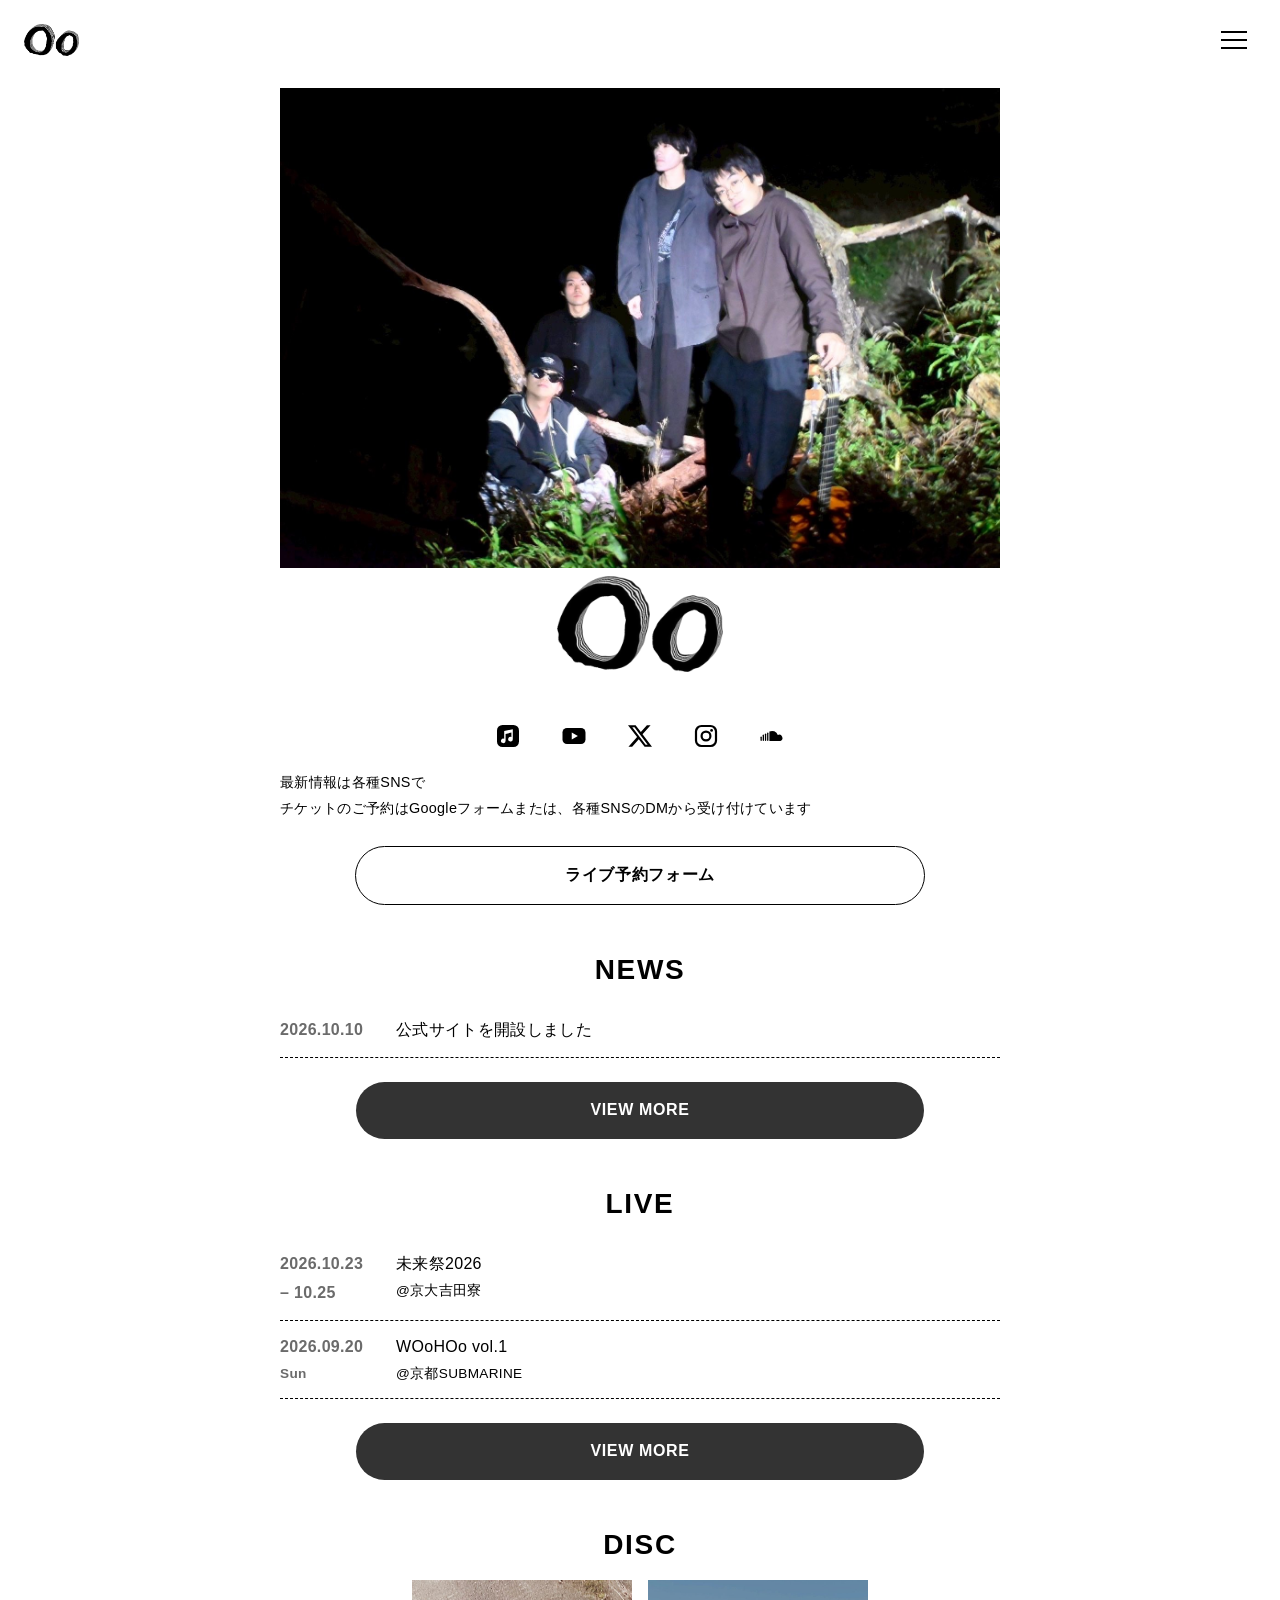
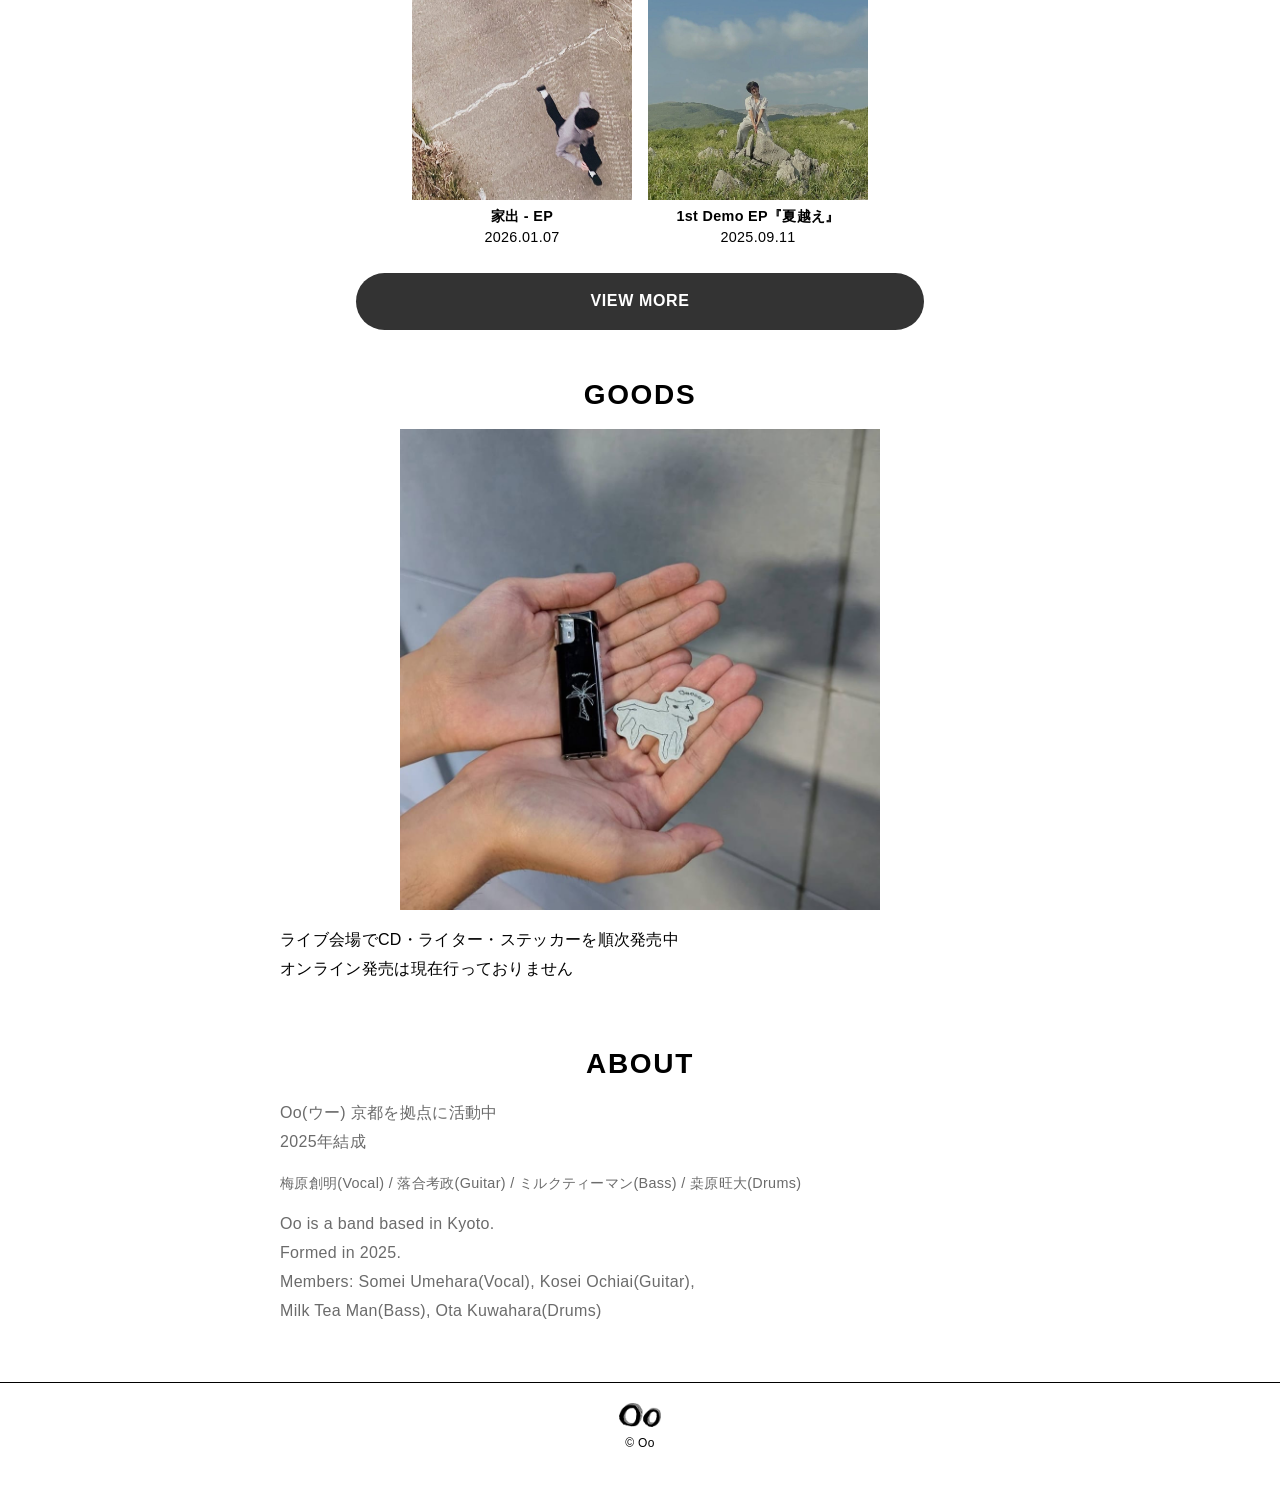
==== commit 8440584d: "v34 ホームのGOODSとABOUTの順番を入れ替え" ====
--- a/index.html
+++ b/index.html
@@ -134,6 +134,15 @@
     <a class="more" href="disc.html">VIEW MORE</a>
   </section>
 
+  <!-- ===== GOODS（準備中）。v34で ABOUT の前に移動 ===== -->
+  <section id="goods" aria-labelledby="goods-h">
+    <div class="sec-head"><h2 id="goods-h">GOODS</h2></div>
+    <!-- グッズの写真（ライターとステッカー）。差し替える時は images/goods.jpg を上書きする（v28）
+         置き場所は見出しのすぐ下（v29） -->
+    <img class="goods-photo" src="images/goods.jpg" alt="Ooのライターとステッカー" width="999" height="1000" loading="lazy">
+    <p>ライブ会場でCD・ライター・ステッカーを順次発売中<br>オンライン発売は現在行っておりません</p>
+  </section>
+
   <!-- ===== ABOUT（v11で PROFILE から名前を変更） =====
        並び：紹介文（日本語）→ メンバー → 英語の紹介文 -->
   <section id="about" aria-labelledby="about-h">
@@ -150,15 +159,6 @@
     </div>
   </section>
 
-  <!-- ===== GOODS（準備中） ===== -->
-  <section id="goods" aria-labelledby="goods-h">
-    <div class="sec-head"><h2 id="goods-h">GOODS</h2></div>
-    <!-- グッズの写真（ライターとステッカー）。差し替える時は images/goods.jpg を上書きする（v28）
-         置き場所は見出しのすぐ下（v29） -->
-    <img class="goods-photo" src="images/goods.jpg" alt="Ooのライターとステッカー" width="999" height="1000" loading="lazy">
-    <p>ライブ会場でCD・ライター・ステッカーを順次発売中<br>オンライン発売は現在行っておりません</p>
-  </section>
-
 </main>
 
 <footer>
--- a/css/style.css
+++ b/css/style.css
@@ -295,7 +295,7 @@
 .live-images img { display: block; width: 100%; max-width: 480px; height: auto; }
 
 /* ホームのGOODS欄の写真（v28） */
-.goods-photo { display: block; width: 100%; max-width: 480px; height: auto; margin: 0 0 16px; }   /* 見出しのすぐ下、説明文との間を空ける（v29） */
+.goods-photo { display: block; width: 100%; max-width: 480px; height: auto; margin: 0 auto 16px; }   /* 見出しのすぐ下、説明文との間を空ける（v29）。左右の余白を自動にして中央に置く（v33） */
 
 /* DISCの詳細（ジャケット＋情報を横並び、スマホでは縦並び） */
 .disc-entry { display: grid; grid-template-columns: 1fr; gap: 16px; }
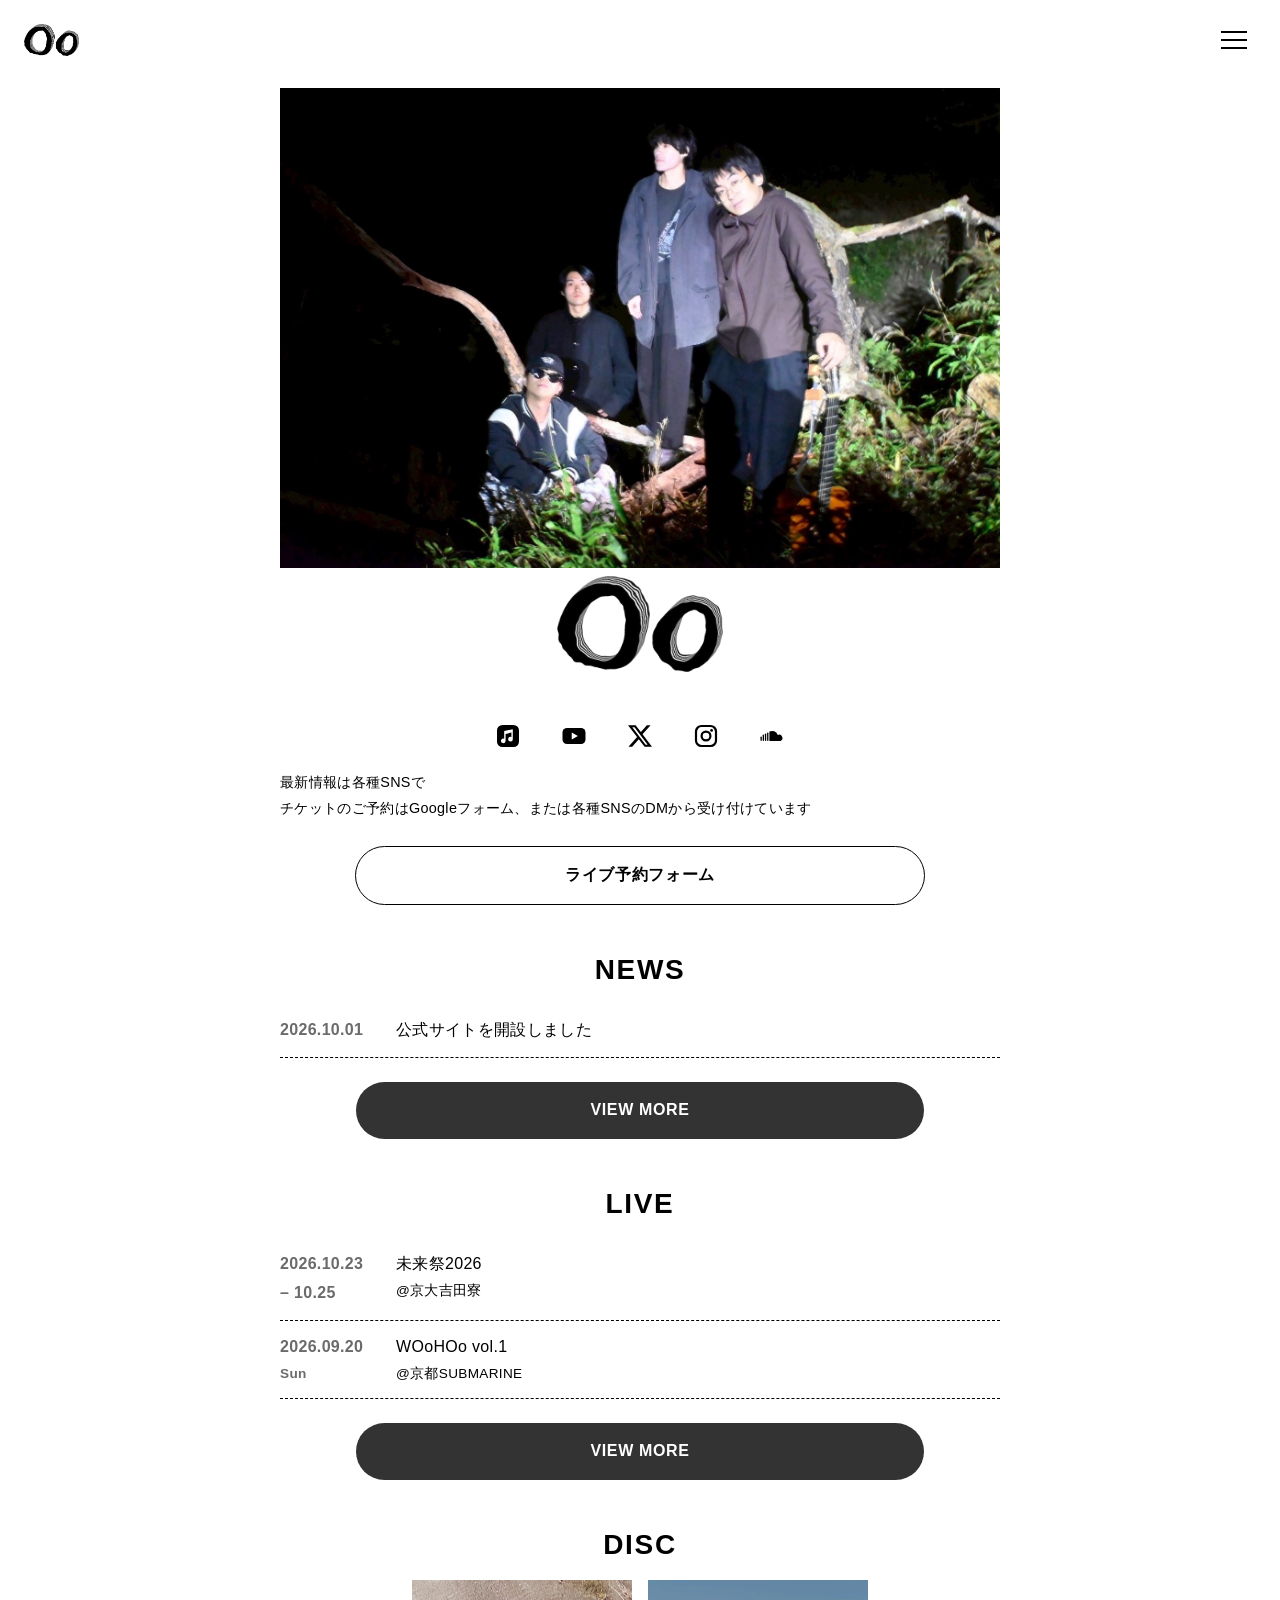
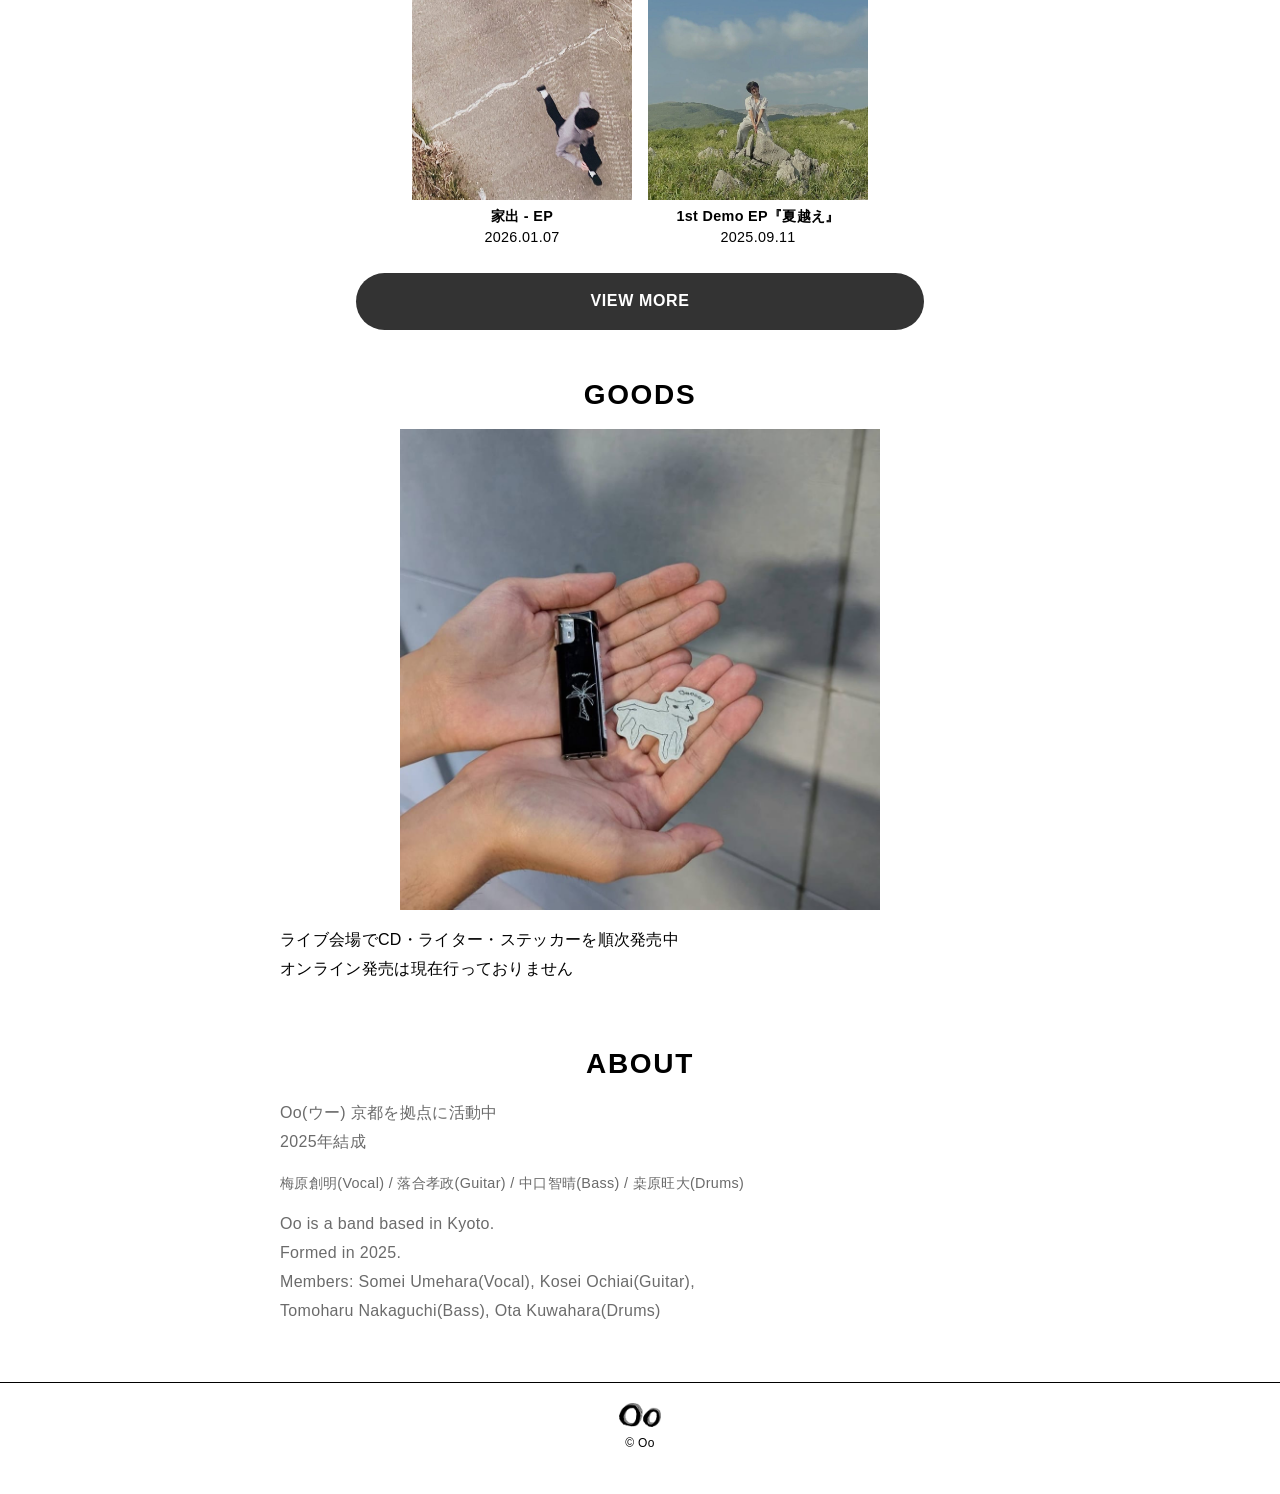
==== commit 37b7c172: "v37" ====
--- a/index.html
+++ b/index.html
@@ -3,8 +3,25 @@
 <head>
 <meta charset="utf-8">
 <meta name="viewport" content="width=device-width, initial-scale=1, viewport-fit=cover">
-<title>Oo Official Site</title>
-<meta name="description" content="Oo（バンド）の公式サイト">
+<title>Oo（ウー）Official Site｜京都のバンド</title>
+<!-- 検索結果でタイトルの下に表示される説明文（v35） -->
+<meta name="description" content="京都を拠点に活動するバンド Oo（ウー）の公式サイト。2025年結成。梅原創明(Vocal) / 落合孝政(Guitar) / 中口智晴(Bass) / 桒原旺大(Drums)。ライブ情報・リリース・グッズを掲載しています。">
+<!-- ===== SNSでURLがシェアされた時の表示（OGP。v35） =====
+     X・LINE・Facebook などで、この画像・タイトル・説明文のカードが表示される。
+     URLは「https://〜」から全部書く必要がある。独自ドメイン（ootheband.com）に移ったら、
+     このページの og:url・og:image と、sitemap.xml・robots.txt のURLをまとめて書き換える -->
+<meta property="og:type" content="website">
+<meta property="og:site_name" content="Oo（ウー）Official Site">
+<meta property="og:locale" content="ja_JP">
+<meta property="og:title" content="Oo（ウー）Official Site｜京都のバンド">
+<meta property="og:description" content="京都を拠点に活動するバンド Oo（ウー）の公式サイト。2025年結成。梅原創明(Vocal) / 落合孝政(Guitar) / 中口智晴(Bass) / 桒原旺大(Drums)。ライブ情報・リリース・グッズを掲載しています。">
+<meta property="og:url" content="https://ootheband.github.io/">
+<meta property="og:image" content="https://ootheband.github.io/images/ogp.jpg">
+<meta property="og:image:width" content="1200">
+<meta property="og:image:height" content="630">
+<meta property="og:image:alt" content="Ooのアーティスト写真">
+<!-- X（旧Twitter）で画像を大きく表示する指定 -->
+<meta name="twitter:card" content="summary_large_image">
 <!-- ページを開いた瞬間から一番上で表示する（前のページのスクロール位置を引き継がない。v20） -->
 <script>if ('scrollRestoration' in history) history.scrollRestoration = 'manual';</script>
 <link rel="preconnect" href="https://fonts.googleapis.com">
@@ -98,7 +115,7 @@
         </svg>
       </a>
     </div>
-    <p class="sns-note">最新情報は各種SNSで<br>チケットのご予約はGoogleフォームまたは、各種SNSのDMから受け付けています</p>
+    <p class="sns-note">最新情報は各種SNSで<br>チケットのご予約はGoogleフォーム、または各種SNSのDMから受け付けています</p>
     <!-- ライブ予約フォーム（Googleフォーム）へのボタン。白背景に黒文字で VIEW MORE と見分ける（v27）
          新しいタブで開く -->
     <a class="more more-form" href="https://docs.google.com/forms/d/e/1FAIpQLSeaghyhfgD0ai3GXFe9fibCFdYipPJQn9nDnmaSsC_h_L1ghw/viewform" target="_blank" rel="noopener">ライブ予約フォーム</a>
@@ -110,7 +127,7 @@
     <ul class="list">
       <!-- 各行は NEWSページの該当記事へのリンク（news.html の id と合わせる）
            記事が増えたら <li> をコピーして一番上に足し、ここは最新3件までにする -->
-      <li><a class="row" href="news.html#news-20261010"><time datetime="2026-10-10">2026.10.10</time><div class="body">公式サイトを開設しました</div></a></li>
+      <li><a class="row" href="news.html#news-20261001"><time datetime="2026-10-01">2026.10.01</time><div class="body">公式サイトを開設しました</div></a></li>
     </ul>
     <a class="more" href="news.html">VIEW MORE</a>
   </section>
@@ -134,7 +151,7 @@
     <a class="more" href="disc.html">VIEW MORE</a>
   </section>
 
-  <!-- ===== GOODS（準備中）。v34で ABOUT の前に移動 ===== -->
+  <!-- ===== GOODS（ライブ会場で販売中）。v34で ABOUT の前に移動 ===== -->
   <section id="goods" aria-labelledby="goods-h">
     <div class="sec-head"><h2 id="goods-h">GOODS</h2></div>
     <!-- グッズの写真（ライターとステッカー）。差し替える時は images/goods.jpg を上書きする（v28）
@@ -152,10 +169,10 @@
       <p>Oo(ウー) 京都を拠点に活動中<br>2025年結成</p>
       <!-- メンバー：1つの文章として「 / 」区切りで並べる。
            1人分（名前＋担当）の途中では改行しないよう <span> で囲んでいる -->
-      <p class="members"><span>梅原創明(Vocal)</span> / <span>落合考政(Guitar)</span> / <span>ミルクティーマン(Bass)</span> / <span>桒原旺大(Drums)</span></p>
+      <p class="members"><span>梅原創明(Vocal)</span> / <span>落合孝政(Guitar)</span> / <span>中口智晴(Bass)</span> / <span>桒原旺大(Drums)</span></p>
       <!-- 英語の紹介文 -->
       <p lang="en">Oo is a band based in Kyoto.<br>Formed in 2025.<br>
-        <span class="members-en">Members: <span>Somei Umehara(Vocal)</span>, <span>Kosei Ochiai(Guitar)</span>, <span>Milk Tea Man(Bass)</span>, <span>Ota Kuwahara(Drums)</span></span></p>
+        <span class="members-en">Members: <span>Somei Umehara(Vocal)</span>, <span>Kosei Ochiai(Guitar)</span>, <span>Tomoharu Nakaguchi(Bass)</span>, <span>Ota Kuwahara(Drums)</span></span></p>
     </div>
   </section>
 
--- a/css/style.css
+++ b/css/style.css
@@ -1,7 +1,7 @@
 /* =========================================================
    Oo 公式サイト 共通デザイン (v21)
    全ページ（index / news / live / disc）がこの1ファイルを読み込む
-   レイアウト方針：スマホ1カラム。大きな写真 → SNS → NEWS → LIVE → DISC → ABOUT の順に縦へ流す
+   レイアウト方針：スマホ1カラム。大きな写真 → SNS → NEWS → LIVE → DISC → GOODS → ABOUT の順に縦へ流す
    ========================================================= */
 
 /* ---- 色と文字の設定（ここを変えるとサイト全体が変わる） ---- */
@@ -112,6 +112,10 @@
 @keyframes fade-in  { from { opacity: 0; } to { opacity: 1; } }
 @keyframes fade-out { from { opacity: 1; } to { opacity: 0; } }
 
+/* メニューを開いている間は、後ろのページをスクロールさせない（js/main.js が html に menu-open を付ける。v37） */
+/* scrollbar-gutter: stable … PCでスクロールバーが消えても、その幅を空けたままにして、ページが横にずれないようにする */
+html.menu-open { overflow: hidden; scrollbar-gutter: stable; }
+
 /* 動きを減らす設定の人には、すべらせずにすぐ表示する */
 @media (prefers-reduced-motion: reduce) {
   .drawer, .drawer.is-closing, .menu-backdrop, .menu-backdrop.is-closing { animation: none; }
